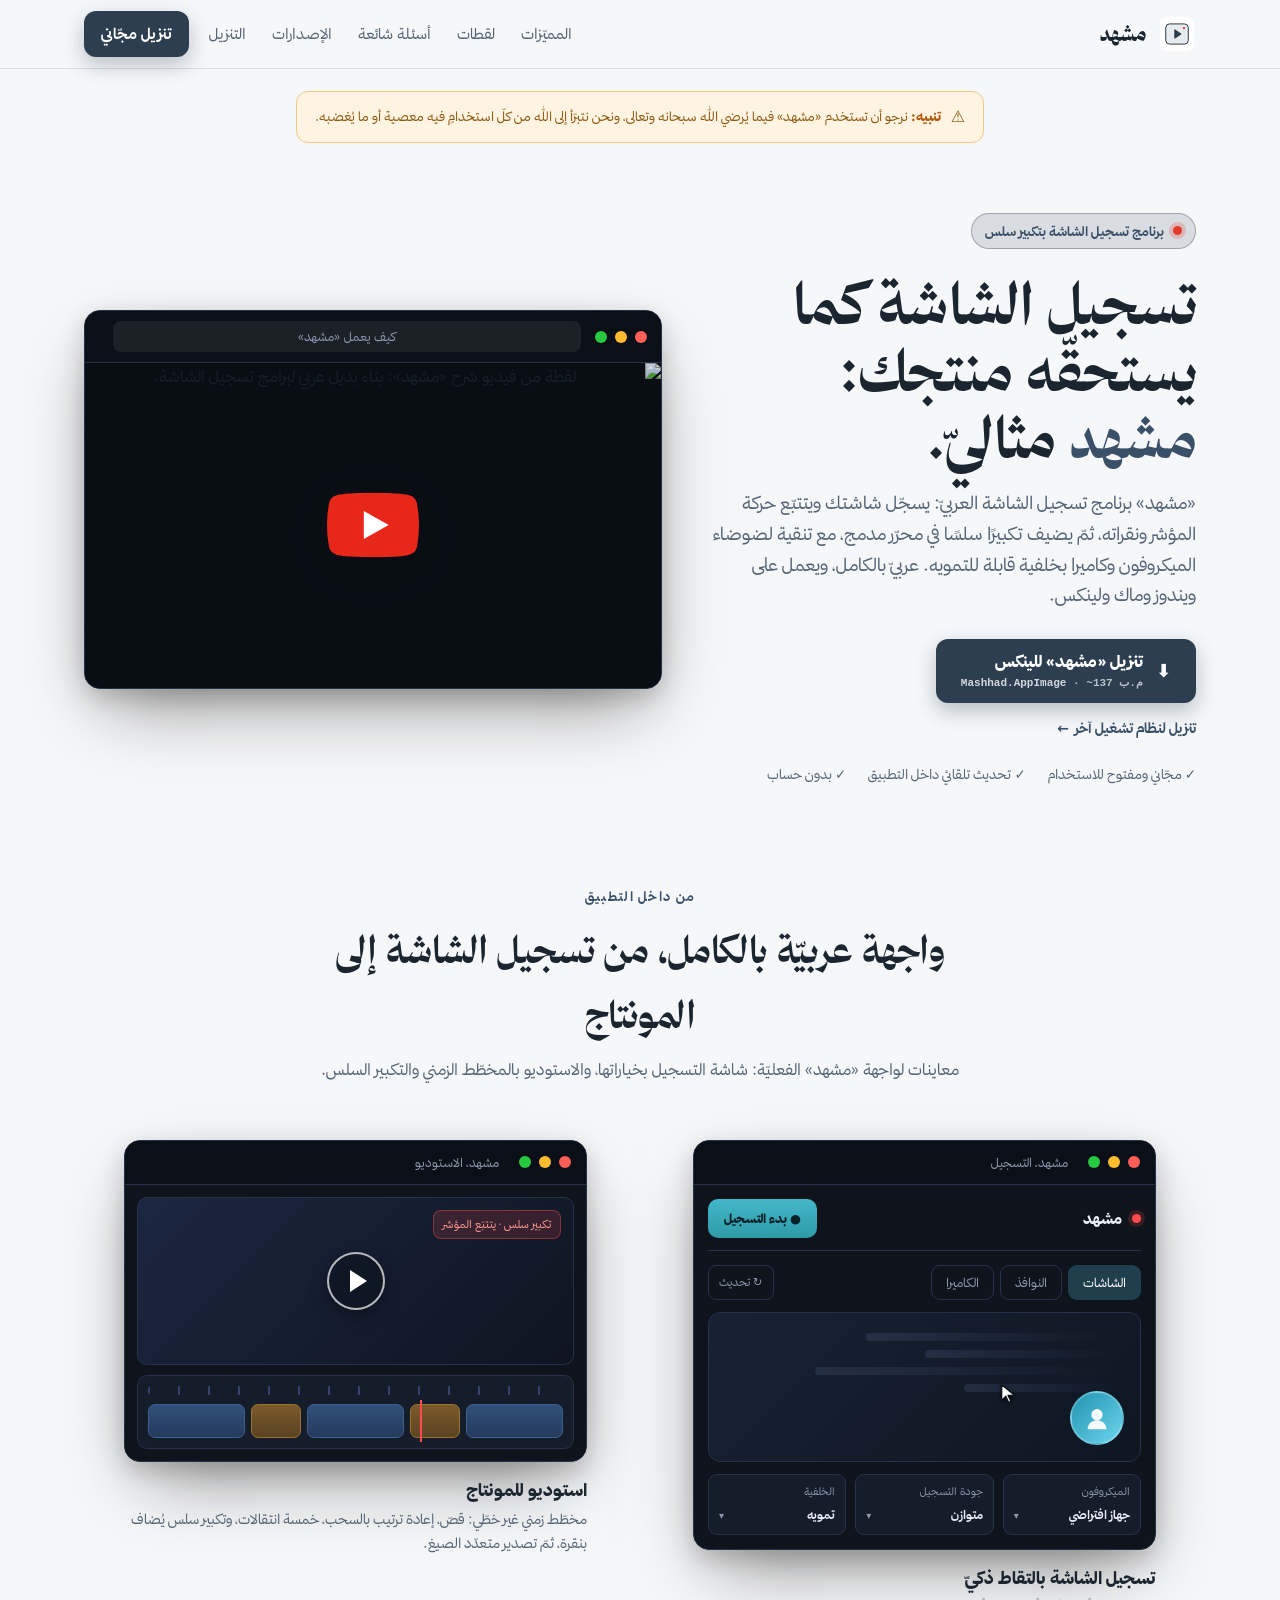
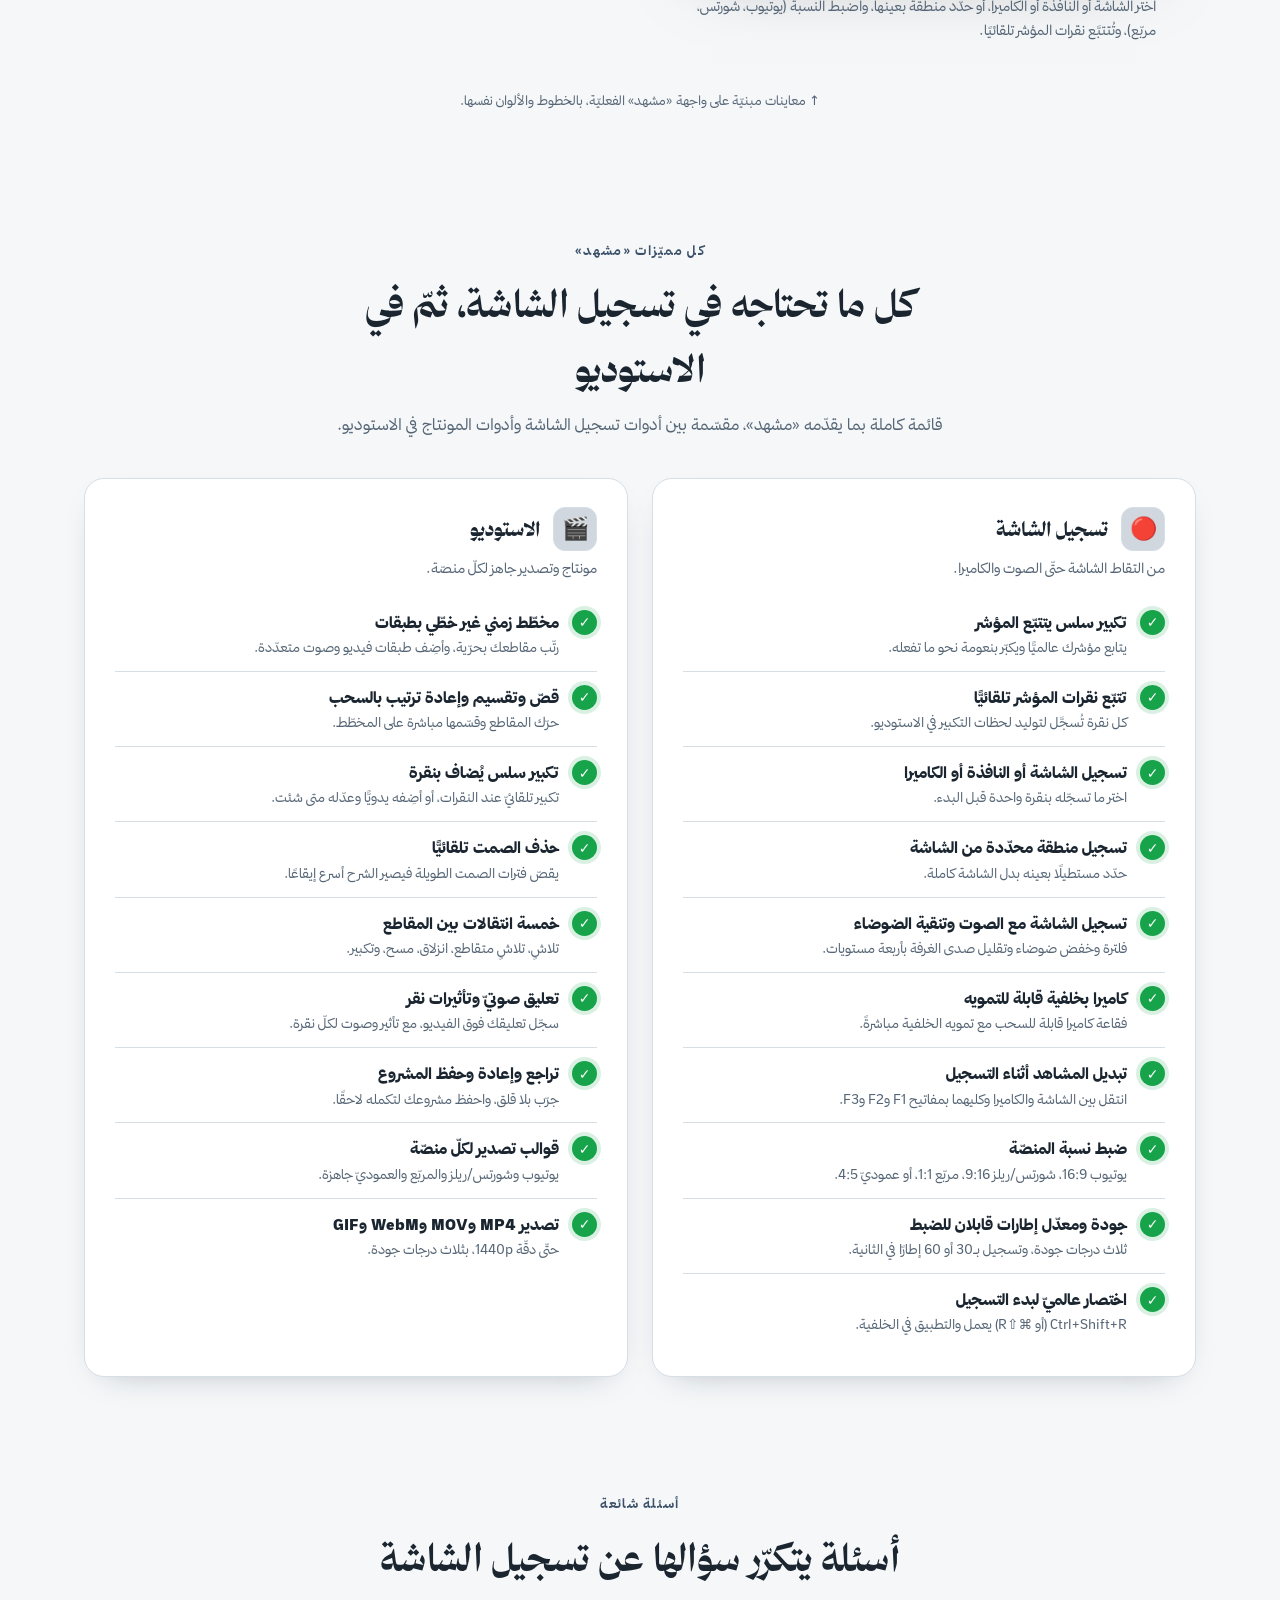
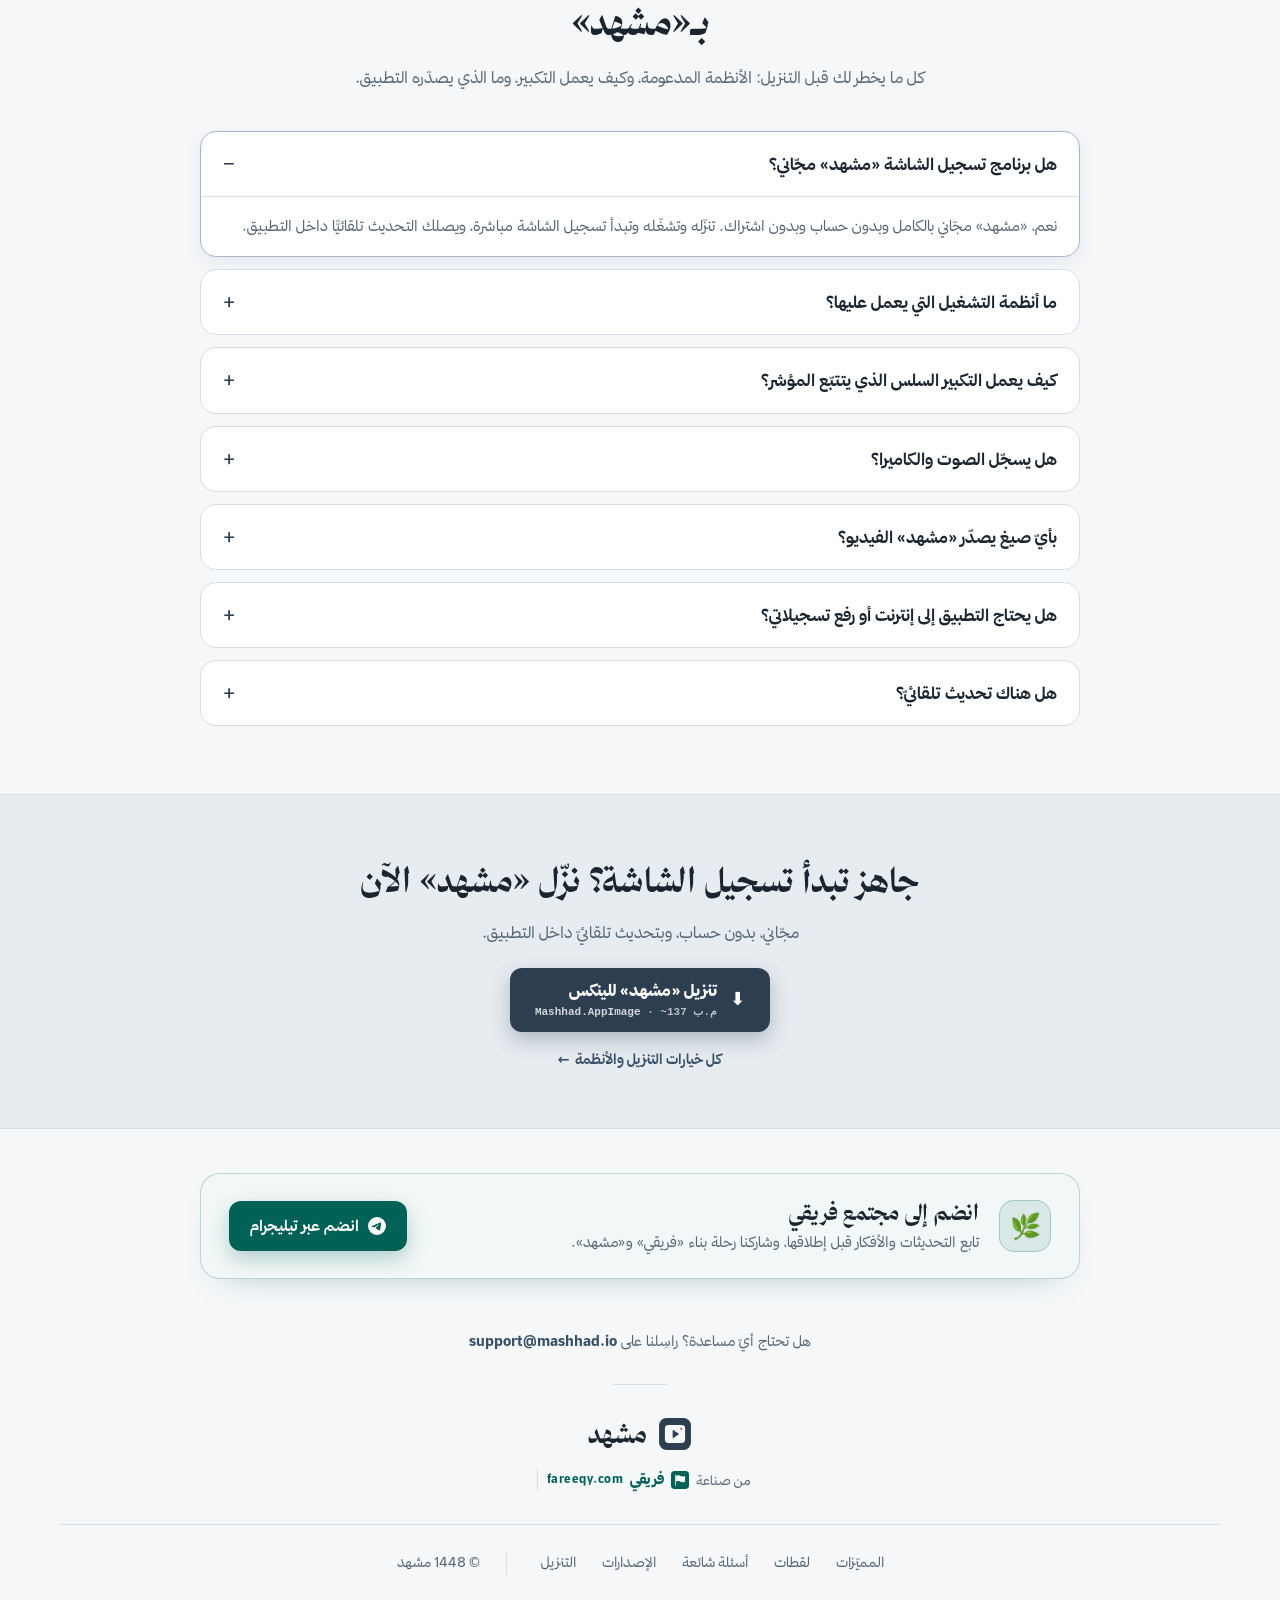
==== index.html @ 2593c15e "site: cf342ba" ====
<!doctype html>
<html lang="ar" dir="rtl">
<head>
<meta charset="utf-8">
<meta name="viewport" content="width=device-width, initial-scale=1">

<title>برنامج تسجيل الشاشة بتكبير سلس يتتبّع المؤشر — مشهد</title>
<meta name="description" content="«مشهد» برنامج تسجيل الشاشة العربيّ المجّاني: تكبير سلس يتتبّع المؤشر، تنقية ضوضاء الميكروفون، كاميرا بخلفية مموّهة، ومحرّر استوديو. لويندوز وماك ولينكس.">
<meta name="keywords" content="تسجيل الشاشة, برنامج تسجيل الشاشة, تسجيل شاشة الكمبيوتر, مسجل شاشة, تصوير الشاشة فيديو, برنامج تسجيل شاشة عربي, تسجيل الشاشة مع الصوت, تكبير سلس, screen recording">
<link rel="canonical" href="https://mashhad.io/">
<meta name="robots" content="index, follow, max-image-preview:large, max-snippet:-1, max-video-preview:-1">
<!-- Machine-readable summaries for AI crawlers / assistants. -->
<link rel="alternate" type="text/markdown" href="https://mashhad.io/llms.txt" title="llms.txt">
<link rel="alternate" type="text/markdown" href="https://mashhad.io/llms-full.txt" title="llms-full.txt">
<meta name="theme-color" content="#2C3E50">
<meta name="author" content="فريقي (Fareeqy)">
<meta name="apple-mobile-web-app-title" content="مشهد">

<!-- Open Graph / Twitter -->
<meta property="og:type" content="website">
<meta property="og:site_name" content="مشهد">
<meta property="og:locale" content="ar_AR">
<meta property="og:url" content="https://mashhad.io/">
<meta property="og:title" content="برنامج تسجيل الشاشة بتكبير سلس يتتبّع المؤشر — مشهد">
<meta property="og:description" content="تسجيل الشاشة بالعربي كما يستحقّه منتجك: تكبير سلس يتتبّع مؤشرك، وتنقية لضوضاء الميكروفون. مجّاني، بدون حساب، لويندوز وماك ولينكس.">
<meta property="og:image" content="https://mashhad.io/og.png">
<meta property="og:image:width" content="1200">
<meta property="og:image:height" content="630">
<meta property="og:image:alt" content="واجهة «مشهد» أثناء تسجيل الشاشة مع تكبير سلس يتتبّع المؤشر">
<meta name="twitter:card" content="summary_large_image">
<meta name="twitter:title" content="برنامج تسجيل الشاشة بتكبير سلس يتتبّع المؤشر — مشهد">
<meta name="twitter:description" content="تسجيل الشاشة بالعربي كما يستحقّه منتجك: تكبير سلس يتتبّع مؤشرك، وتنقية لضوضاء الميكروفون. مجّاني وبدون حساب.">
<meta name="twitter:image" content="https://mashhad.io/og.png">

<link rel="icon" type="image/svg+xml" href="favicon.svg">
<link rel="icon" type="image/x-icon" href="favicon.ico" sizes="16x16 32x32 48x48">
<link rel="apple-touch-icon" href="apple-touch-icon.png">

<!-- Downloads leave for github.com; the analytics beacon is third-party. -->
<link rel="dns-prefetch" href="https://github.com">
<link rel="preconnect" href="https://www.googletagmanager.com" crossorigin>
<!-- The hero video is a click-to-play facade: only the poster is fetched on load,
     and the YouTube player is loaded on the first click (see .vid below). -->
<link rel="preconnect" href="https://i.ytimg.com" crossorigin>

<!-- Above-the-fold faces only: the h1 serif and the two Sans weights in the hero. -->
<link rel="preload" href="fonts/thmanyahserifdisplay-Bold.woff2" as="font" type="font/woff2" crossorigin>
<link rel="preload" href="fonts/thmanyahsans-Regular.woff2" as="font" type="font/woff2" crossorigin>
<link rel="preload" href="fonts/thmanyahsans-Bold.woff2" as="font" type="font/woff2" crossorigin>

<link rel="stylesheet" href="site.css">
</head>
<body>
<div class="site">

  <header class="nav">
    <div class="wrap nav-in">
      <a class="brand" href="#top">
        <svg viewBox="0 0 512 512" xmlns="http://www.w3.org/2000/svg" aria-hidden="true"><rect x="16" y="16" width="480" height="480" rx="112" fill="#FFFFFF" stroke="#D6DEE6" stroke-width="2"/><rect x="104" y="120" width="304" height="272" rx="52" fill="#E7ECF1" stroke="#1A2530" stroke-width="12"/><path d="M226 198 L226 314 L312 256 Z" fill="#2C3E50" stroke="#1A2530" stroke-width="10" stroke-linejoin="round"/><circle cx="350" cy="178" r="15" fill="#E23B2E"/></svg>
        <span>مشهد</span>
      </a>
      <nav class="nav-links">
        <a href="#features">المميّزات</a>
        <a href="#shots">لقطات</a>
        <a href="#faq">أسئلة شائعة</a>
        <a href="releases.html">الإصدارات</a>
        <a href="download.html">التنزيل</a>
      </nav>
      <a class="btn btn-gold" href="download.html">تنزيل مجّاني</a>
    </div>
  </header>

  <a id="top"></a>
  <main class="wrap">

    <div class="warn-box">
      <span class="tb-ic" aria-hidden="true">⚠️</span>
      <span><b>تنبيه:</b> نرجو أن تستخدم «مشهد» فيما يُرضي الله سبحانه وتعالى، ونحن نتبرّأ إلى الله من كلّ استخدامٍ فيه معصية أو ما يُغضبه.</span>
    </div>

    <section class="hero">
      <div>
        <span class="eyebrow"><span class="d"></span> برنامج تسجيل الشاشة بتكبير سلس</span>
        <h1>تسجيل الشاشة كما يستحقّه منتجك: <span class="hl">مشهد</span> مثاليّ.</h1>
        <p class="lead">«مشهد» برنامج تسجيل الشاشة العربيّ: يسجّل شاشتك ويتتبّع حركة المؤشر ونقراته، ثمّ يضيف تكبيرًا سلسًا في محرّر مدمج، مع تنقية لضوضاء الميكروفون وكاميرا بخلفية قابلة للتمويه. عربيّ بالكامل، ويعمل على ويندوز وماك ولينكس.</p>

        <!-- OS-aware direct download -->
        <div class="cta">
          <a class="btn btn-gold btn-dl" id="heroDownload" href="download.html">
            <span class="dl-ico" aria-hidden="true">⬇</span>
            <span class="dl-text">
              <span class="dl-label" id="heroBtnLabel">تنزيل «مشهد»</span>
              <span class="dl-file" id="heroFileRow" hidden><span class="fname" id="heroFileName">…</span> <span class="fsize" id="heroFileSize"></span></span>
            </span>
          </a>
        </div>

        <!-- mac: brew (shown by JS on macOS) -->
        <div class="brewbox" id="heroBrew" hidden>
          <span class="brew-lb">أو ثبّته وحدّثه عبر Homebrew:</span>
          <div class="brew">
            <code id="brewCmd" style="white-space:pre-line">…</code>
            <button type="button" class="copy" id="brewCopy">نسخ</button>
          </div>
        </div>

        <a class="mini-link" href="download.html">تنزيل لنظام تشغيل آخر <span class="arw" aria-hidden="true">←</span></a>

        <div class="trust">
          <span>✓ مجّاني ومفتوح للاستخدام</span>
          <span>✓ تحديث تلقائي داخل التطبيق</span>
          <span>✓ بدون حساب</span>
        </div>
      </div>

      <!-- Click-to-play facade. Nothing from youtube.com loads until the play button is
           pressed: only the poster (i.ytimg.com) is fetched with the page. -->
      <div class="window vid-win">
        <div class="win-bar" aria-hidden="true"><span class="tl r"></span><span class="tl y"></span><span class="tl g"></span><span class="vid-url">كيف يعمل «مشهد»</span></div>
        <div class="vid" id="heroVideo" data-yt="L58wznVP6SI">
          <button type="button" class="vid-play" aria-label="تشغيل فيديو: كيف يعمل «مشهد» — المدّة 14:59">
            <img class="vid-thumb" src="https://i.ytimg.com/vi/L58wznVP6SI/maxresdefault.jpg"
                 alt="لقطة من فيديو شرح «مشهد»: بناء بديل عربيّ لبرامج تسجيل الشاشة."
                 width="1280" height="720" fetchpriority="high">
            <span class="vid-shade" aria-hidden="true"></span>
            <span class="vid-btn" aria-hidden="true"><svg viewBox="0 0 68 48"><path class="yt-bg" d="M66.5 7.7a8.1 8.1 0 0 0-5.7-5.7C55.8.1 34 .1 34 .1s-21.8 0-26.8 1.9A8.1 8.1 0 0 0 1.5 7.7 84.1 84.1 0 0 0 0 24a84.1 84.1 0 0 0 1.5 16.3 8.1 8.1 0 0 0 5.7 5.7c5 1.9 26.8 1.9 26.8 1.9s21.8 0 26.8-1.9a8.1 8.1 0 0 0 5.7-5.7A84.1 84.1 0 0 0 68 24a84.1 84.1 0 0 0-1.5-16.3z"/><path class="yt-tri" d="M27.2 34.4 45.6 24 27.2 13.6z"/></svg></span>
          </button>
        </div>
      </div>
    </section>

  </main>

  <section id="shots">
    <div class="wrap">
      <div class="sec-head">
        <span class="kick">من داخل التطبيق</span>
        <h2>واجهة عربيّة بالكامل، من تسجيل الشاشة إلى المونتاج</h2>
        <p>معاينات لواجهة «مشهد» الفعليّة: شاشة التسجيل بخياراتها، والاستوديو بالمخطّط الزمني والتكبير السلس.</p>
      </div>
      <div class="shots">

        <figure class="shot">
          <div class="window" role="img" aria-label="شاشة التسجيل في «مشهد»: اختيار الشاشة أو النافذة أو الكاميرا، مع خيارات الميكروفون والجودة والخلفية قبل بدء التسجيل.">
            <div class="win-bar" aria-hidden="true"><span class="tl r"></span><span class="tl y"></span><span class="tl g"></span><span class="win-title">مشهد، التسجيل</span></div>
            <div class="app">
              <div class="app-top"><span class="app-logo"></span><span class="app-name">مشهد</span><span class="grow"></span><span class="app-btn">● بدء التسجيل</span></div>
              <div class="tabs"><span class="tab on">الشاشات</span><span class="tab">النوافذ</span><span class="tab">الكاميرا</span><span class="chip" style="margin-inline-start:auto">↻ تحديث</span></div>
              <div class="stage" style="height:150px">
                <div class="code-lines"><i class="cl" style="width:65%"></i><i class="cl" style="width:50%"></i><i class="cl" style="width:78%"></i><i class="cl" style="width:40%"></i></div>
                <svg class="ptr ptr-abs" style="right:120px;top:70px" viewBox="0 0 24 24" aria-hidden="true"><path d="M4 2 L4 19 L8.5 14.5 L11.5 21 L14 20 L11 13.5 L18 13.5 Z"/></svg>
                <div class="cam-bubble" style="width:54px;height:54px" title="الكاميرا"><svg class="avatar" viewBox="0 0 64 64" aria-hidden="true"><circle cx="32" cy="25" r="12"/><path d="M12 56c0-11 9-19 20-19s20 8 20 19Z"/></svg></div>
              </div>
              <div class="settings" style="grid-template-columns:repeat(3,1fr)">
                <div class="fld"><div class="lb">الميكروفون</div><div class="vl">جهاز افتراضي</div></div>
                <div class="fld"><div class="lb">جودة التسجيل</div><div class="vl">متوازن</div></div>
                <div class="fld"><div class="lb">الخلفية</div><div class="vl">تمويه</div></div>
              </div>
            </div>
          </div>
          <figcaption class="cap"><h3>تسجيل الشاشة بالتقاط ذكيّ</h3><p>اختر الشاشة أو النافذة أو الكاميرا، أو حدّد منطقة بعينها، واضبط النسبة (يوتيوب، شورتس، مربّع)، وتُتتبَّع نقرات المؤشر تلقائيًا.</p></figcaption>
        </figure>

        <figure class="shot">
          <div class="window" role="img" aria-label="استوديو المونتاج في «مشهد»: مخطّط زمني مع مقاطع وتكبير سلس يتتبّع المؤشر.">
            <div class="win-bar" aria-hidden="true"><span class="tl r"></span><span class="tl y"></span><span class="tl g"></span><span class="win-title">مشهد، الاستوديو</span></div>
            <div class="ed-body">
              <div class="ed-canvas">
                <span class="badge">تكبير سلس · يتتبّع المؤشر</span>
                <div class="ed-play"></div>
              </div>
              <div class="timeline">
                <div class="ruler"></div>
                <div class="track playhead">
                  <span class="clip"></span><span class="clip z" title="تكبير"></span><span class="clip"></span><span class="clip z"></span><span class="clip"></span>
                </div>
              </div>
            </div>
          </div>
          <figcaption class="cap"><h3>استوديو للمونتاج</h3><p>مخطّط زمني غير خطّي: قصّ، إعادة ترتيب بالسحب، خمسة انتقالات، وتكبير سلس يُضاف بنقرة، ثمّ تصدير متعدّد الصيغ.</p></figcaption>
        </figure>

      </div>
      <p class="note-real">↑ معاينات مبنيّة على واجهة «مشهد» الفعليّة، بالخطوط والألوان نفسها.</p>
    </div>
  </section>

  <section id="features">
    <div class="wrap">
      <div class="sec-head">
        <span class="kick">كل مميّزات «مشهد»</span>
        <h2>كل ما تحتاجه في تسجيل الشاشة، ثمّ في الاستوديو</h2>
        <p>قائمة كاملة بما يقدّمه «مشهد»، مقسّمة بين أدوات تسجيل الشاشة وأدوات المونتاج في الاستوديو.</p>
      </div>

      <div class="checks">

        <div class="check-col">
          <div class="col-head">
            <span class="col-ic">🔴</span>
            <h3>تسجيل الشاشة</h3>
          </div>
          <p class="col-sub">من التقاط الشاشة حتّى الصوت والكاميرا.</p>
          <ul class="check-list">
            <li><span class="ck" aria-hidden="true">✓</span><span class="tx"><b>تكبير سلس يتتبّع المؤشر</b><span>يتابع مؤشرك عالميًّا ويكبّر بنعومة نحو ما تفعله.</span></span></li>
            <li><span class="ck" aria-hidden="true">✓</span><span class="tx"><b>تتبّع نقرات المؤشر تلقائيًّا</b><span>كل نقرة تُسجَّل لتوليد لحظات التكبير في الاستوديو.</span></span></li>
            <li><span class="ck" aria-hidden="true">✓</span><span class="tx"><b>تسجيل الشاشة أو النافذة أو الكاميرا</b><span>اختر ما تسجّله بنقرة واحدة قبل البدء.</span></span></li>
            <li><span class="ck" aria-hidden="true">✓</span><span class="tx"><b>تسجيل منطقة محدّدة من الشاشة</b><span>حدّد مستطيلًا بعينه بدل الشاشة كاملة.</span></span></li>
            <li><span class="ck" aria-hidden="true">✓</span><span class="tx"><b>تسجيل الشاشة مع الصوت وتنقية الضوضاء</b><span>فلترة وخفض ضوضاء وتقليل صدى الغرفة بأربعة مستويات.</span></span></li>
            <li><span class="ck" aria-hidden="true">✓</span><span class="tx"><b>كاميرا بخلفية قابلة للتمويه</b><span>فقاعة كاميرا قابلة للسحب مع تمويه الخلفية مباشرةً.</span></span></li>
            <li><span class="ck" aria-hidden="true">✓</span><span class="tx"><b>تبديل المشاهد أثناء التسجيل</b><span>انتقل بين الشاشة والكاميرا وكليهما بمفاتيح F1 وF2 وF3.</span></span></li>
            <li><span class="ck" aria-hidden="true">✓</span><span class="tx"><b>ضبط نسبة المنصّة</b><span>يوتيوب 16:9، شورتس/ريلز 9:16، مربّع 1:1، أو عموديّ 4:5.</span></span></li>
            <li><span class="ck" aria-hidden="true">✓</span><span class="tx"><b>جودة ومعدّل إطارات قابلان للضبط</b><span>ثلاث درجات جودة، وتسجيل بـ30 أو 60 إطارًا في الثانية.</span></span></li>
            <li><span class="ck" aria-hidden="true">✓</span><span class="tx"><b>اختصار عالميّ لبدء التسجيل</b><span>‏Ctrl+Shift+R (أو ⌘⇧R) يعمل والتطبيق في الخلفية.</span></span></li>
          </ul>
        </div>

        <div class="check-col">
          <div class="col-head">
            <span class="col-ic">🎬</span>
            <h3>الاستوديو</h3>
          </div>
          <p class="col-sub">مونتاج وتصدير جاهز لكلّ منصّة.</p>
          <ul class="check-list">
            <li><span class="ck" aria-hidden="true">✓</span><span class="tx"><b>مخطّط زمني غير خطّي بطبقات</b><span>رتّب مقاطعك بحرّية، وأضِف طبقات فيديو وصوت متعدّدة.</span></span></li>
            <li><span class="ck" aria-hidden="true">✓</span><span class="tx"><b>قصّ وتقسيم وإعادة ترتيب بالسحب</b><span>حرّك المقاطع وقسّمها مباشرة على المخطّط.</span></span></li>
            <li><span class="ck" aria-hidden="true">✓</span><span class="tx"><b>تكبير سلس يُضاف بنقرة</b><span>تكبير تلقائيّ عند النقرات، أو أضِفه يدويًّا وعدّله متى شئت.</span></span></li>
            <li><span class="ck" aria-hidden="true">✓</span><span class="tx"><b>حذف الصمت تلقائيًّا</b><span>يقصّ فترات الصمت الطويلة فيصير الشرح أسرع إيقاعًا.</span></span></li>
            <li><span class="ck" aria-hidden="true">✓</span><span class="tx"><b>خمسة انتقالات بين المقاطع</b><span>تلاشٍ، تلاشٍ متقاطع، انزلاق، مسح، وتكبير.</span></span></li>
            <li><span class="ck" aria-hidden="true">✓</span><span class="tx"><b>تعليق صوتيّ وتأثيرات نقر</b><span>سجّل تعليقك فوق الفيديو، مع تأثير وصوت لكلّ نقرة.</span></span></li>
            <li><span class="ck" aria-hidden="true">✓</span><span class="tx"><b>تراجع وإعادة وحفظ المشروع</b><span>جرّب بلا قلق، واحفظ مشروعك لتكمله لاحقًا.</span></span></li>
            <li><span class="ck" aria-hidden="true">✓</span><span class="tx"><b>قوالب تصدير لكلّ منصّة</b><span>يوتيوب وشورتس/ريلز والمربّع والعموديّ جاهزة.</span></span></li>
            <li><span class="ck" aria-hidden="true">✓</span><span class="tx"><b>تصدير MP4 وMOV وWebM وGIF</b><span>حتّى دقّة 1440p، بثلاث درجات جودة.</span></span></li>
          </ul>
        </div>

      </div>
    </div>
  </section>

  <section id="faq">
    <div class="wrap">
      <div class="sec-head">
        <span class="kick">أسئلة شائعة</span>
        <h2>أسئلة يتكرّر سؤالها عن تسجيل الشاشة بـ«مشهد»</h2>
        <p>كل ما يخطر لك قبل التنزيل: الأنظمة المدعومة، وكيف يعمل التكبير، وما الذي يصدّره التطبيق.</p>
      </div>

      <div class="faq">
        <details class="qa" open>
          <summary>هل برنامج تسجيل الشاشة «مشهد» مجّاني؟</summary>
          <div class="ans"><p>نعم، «مشهد» مجّاني بالكامل وبدون حساب وبدون اشتراك. تنزّله وتشغّله وتبدأ تسجيل الشاشة مباشرة، ويصلك التحديث تلقائيًّا داخل التطبيق.</p></div>
        </details>

        <details class="qa">
          <summary>ما أنظمة التشغيل التي يعمل عليها؟</summary>
          <div class="ans"><p>ويندوز 10 و11 (64‑بت) بمثبّت ‎<code>.exe</code>‎، وماك بمعالج Apple‏ (M1/M2/M3) أو Intel عبر Homebrew أو ملف ‎<code>.dmg</code>‎، ولينكس بصيغة ‎<code>AppImage</code>‎ أو حزمة ‎<code>.deb</code>‎. <a href="download.html">كل خيارات التنزيل ←</a></p></div>
        </details>

        <details class="qa">
          <summary>كيف يعمل التكبير السلس الذي يتتبّع المؤشر؟</summary>
          <div class="ans"><p>أثناء التسجيل يسجّل «مشهد» حركة مؤشرك ونقراتك في ملفٍ جانبيّ. في الاستوديو تُولَّد لحظات تكبير حول نقراتك، وتتحرّك الكاميرا الافتراضيّة بتنعيم تدريجيّ نحو المؤشر بدل القفز إليه، فيبدو التسجيل الثابت حيًّا. يمكنك إضافة أيّ تكبير يدويًّا أو حذفه أو تغيير مدّته.</p><p>ملاحظة: تتبّع المؤشر ولمسات النقر تعمل عند تسجيل <b>شاشة كاملة</b>، أمّا تسجيل نافذة واحدة فيبقى التكبير فيه مركزيًّا.</p></div>
        </details>

        <details class="qa">
          <summary>هل يسجّل الصوت والكاميرا؟</summary>
          <div class="ans"><p>نعم. يسجّل الميكروفون مع تنقية للضوضاء بأربعة مستويات (إيقاف، خفيفة، متوسطة، قوية) وتقليل لصدى الغرفة، ويمكنك سماع النتيجة قبل التصدير. والكاميرا تظهر كفقاعة قابلة للسحب وتغيير الحجم والشكل، مع تمويه الخلفية مباشرةً أثناء التسجيل.</p></div>
        </details>

        <details class="qa">
          <summary>بأيّ صيغ يصدّر «مشهد» الفيديو؟</summary>
          <div class="ans"><p>MP4‏ (H.264) وMOV وWebM‏ (VP9) وGIF متحرّك، إضافة إلى قالبَي «يوتيوب» و«نسخة تعديل رئيسية». تختار الجودة (عالية، متوازنة، ملف صغير) والدقّة حتّى 1440p، ونِسَب المنصّات جاهزة: يوتيوب 16:9، شورتس/ريلز 9:16، مربّع 1:1، وعموديّ 4:5.</p></div>
        </details>

        <details class="qa">
          <summary>هل يحتاج التطبيق إلى إنترنت أو رفع تسجيلاتي؟</summary>
          <div class="ans"><p>لا. التسجيل والمونتاج والتصدير كلّها تجري على جهازك، ولا تُرفع ملفّاتك إلى أيّ خادم. الإنترنت يُستخدم فقط للتحقّق من وجود تحديث جديد. تُحفظ التسجيلات في مجلّد <b>Mashhad</b> داخل مجلّد الفيديوهات لديك.</p></div>
        </details>

        <details class="qa">
          <summary>هل هناك تحديث تلقائيّ؟</summary>
          <div class="ans"><p>نعم على ويندوز وعلى نسخة ‎<code>AppImage</code>‎ في لينكس: يظهر شريط داخل التطبيق يعرض إعادة التشغيل للتحديث. على ماك يُعلمك التطبيق بالإصدار الجديد وتحدّثه بأمر <code>brew upgrade mashhad</code>، وعلى حزمة ‎<code>.deb</code>‎ تُثبَّت النسخة الأحدث يدويًّا.</p></div>
        </details>
      </div>
    </div>
  </section>

  <section class="cta-band">
    <div class="wrap">
      <h2>جاهز تبدأ تسجيل الشاشة؟ نزّل «مشهد» الآن</h2>
      <p id="bandOsLine">مجّاني، بدون حساب، وبتحديث تلقائيّ داخل التطبيق.</p>
      <div class="cta">
        <a class="btn btn-gold btn-dl" id="bandDownload" href="download.html">
          <span class="dl-ico" aria-hidden="true">⬇</span>
          <span class="dl-text">
            <span class="dl-label" id="bandBtnLabel">تنزيل «مشهد»</span>
            <span class="dl-file" id="bandFileRow" hidden><span class="fname" id="bandFileName">…</span> <span class="fsize" id="bandFileSize"></span></span>
          </span>
        </a>
      </div>
      <a class="mini-link" href="download.html">كل خيارات التنزيل والأنظمة <span class="arw" aria-hidden="true">←</span></a>
    </div>
  </section>

  <!-- «فريقي» community. Placed after the download band, not before it: the
       download is this page's conversion and nothing may compete with it, so the
       invitation is what comes next, and it hands off to the maker credit right
       beneath. Teal rather than navy — on this site a navy action belongs to
       «مشهد» and a teal one to «فريقي», which the credit below already set. -->
  <section class="community" aria-labelledby="commTitle">
    <div class="wrap">
      <div class="comm-in">
        <span class="comm-ic" aria-hidden="true">🌿</span>
        <div class="comm-tx">
          <h2 id="commTitle">انضم إلى مجتمع فريقي</h2>
          <p>تابع التحديثات والأفكار قبل إطلاقها، وشاركنا رحلة بناء «فريقي» و«مشهد».</p>
        </div>
        <a class="btn btn-fq" href="https://t.me/fareeqycommunity" target="_blank" rel="noopener">
          <svg viewBox="0 0 24 24" width="18" height="18" xmlns="http://www.w3.org/2000/svg" aria-hidden="true"><path fill="currentColor" d="M11.944 0A12 12 0 0 0 0 12a12 12 0 0 0 12 12 12 12 0 0 0 12-12A12 12 0 0 0 12 0a12 12 0 0 0-.056 0zm4.962 7.224c.1-.002.321.023.465.14a.506.506 0 0 1 .171.325c.016.093.036.306.02.472-.18 1.898-.962 6.502-1.36 8.627-.168.9-.499 1.201-.82 1.23-.696.065-1.225-.46-1.9-.902-1.056-.693-1.653-1.124-2.678-1.8-1.185-.78-.417-1.21.258-1.91.177-.184 3.247-2.977 3.307-3.23.007-.032.014-.15-.056-.212s-.174-.041-.249-.024c-.106.024-1.793 1.14-5.061 3.345-.48.33-.913.49-1.302.48-.428-.008-1.252-.241-1.865-.44-.752-.245-1.349-.374-1.297-.789.027-.216.325-.437.893-.663 3.498-1.524 5.83-2.529 6.998-3.014 3.332-1.386 4.025-1.627 4.476-1.635z"/></svg>
          انضم عبر تيليجرام
        </a>
      </div>
    </div>
  </section>

  <footer class="ft">
    <div class="wrap ft-support">
      هل تحتاج أيّ مساعدة؟ راسِلنا على <a href="mailto:support@mashhad.io">support@mashhad.io</a>
    </div>
    <div class="wrap maker">
      <div class="mk-rule" aria-hidden="true"></div>
      <a class="mk-wm" href="#top"><svg viewBox="0 0 512 512" width="34" height="34" xmlns="http://www.w3.org/2000/svg" aria-hidden="true"><rect x="16" y="16" width="480" height="480" rx="112" fill="#2C3E50"/><rect x="104" y="120" width="304" height="272" rx="52" fill="#F5F7F9"/><path d="M226 198 L226 314 L312 256 Z" fill="#2C3E50" stroke="#2C3E50" stroke-width="10" stroke-linejoin="round"/><circle cx="350" cy="178" r="15" fill="#E23B2E"/></svg><span>مشهد</span></a>
      <div><a class="mk-by" href="https://fareeqy.com/?utm_source=mashhad.io&amp;utm_medium=referral&amp;utm_campaign=made-by-fareeqy&amp;utm_content=footer-home" target="_blank" rel="noopener">من صناعة <svg viewBox="0 0 96 96" width="18" height="18" xmlns="http://www.w3.org/2000/svg" aria-hidden="true"><rect width="96" height="96" rx="20.1" fill="#006257"/><rect x="21.1" y="18.6" width="4.2" height="59.7" rx="2.1" fill="#fff"/><path d="M35.6 23.3L39.7 23.3L44 24L48.4 25.2L55.4 28L58.7 28.8L61.6 29.3L67.4 29L71 28.1L74.3 26.4L75 26.7L75.1 56.2L74.1 57.1L71.4 58.4L68.9 59.1L66.4 59.5L62.2 59.6L58 58.9L53.4 57.6L45.8 54.6L39.8 53.4L35.7 53.4L33.4 53.8L30.2 54.6L27.2 55.9L27.2 25.7L31 24.1Z" fill="#fff"/></svg><b>فريقي</b><span class="dom">fareeqy.com</span></a></div>
    </div>
    <div class="wrap ft-in">
      <nav class="ft-nav">
        <a href="#features">المميّزات</a>
        <a href="#shots">لقطات</a>
        <a href="#faq">أسئلة شائعة</a>
        <a href="releases.html">الإصدارات</a>
        <a href="download.html">التنزيل</a>
      </nav>
      <span class="ft-copy">© <span id="yr">1448</span> مشهد</span>
    </div>
  </footer>

</div>

<!-- ==========================================================================
     Structured data. Keep the facts here in sync with the visible copy — Google
     drops (and can penalise) schema that asserts things the page doesn't say.
     No aggregateRating: the app has no collected reviews, and inventing one is
     a manual-action risk.
     ========================================================================== -->
<script type="application/ld+json">
{
  "@context": "https://schema.org",
  "@graph": [
    {
      "@type": "Organization",
      "@id": "https://mashhad.io/#org",
      "name": "مشهد",
      "alternateName": "Mashhad",
      "url": "https://mashhad.io/",
      "logo": "https://mashhad.io/apple-touch-icon.png",
      "image": "https://mashhad.io/og.png",
      "email": "support@mashhad.io",
      "parentOrganization": { "@id": "https://fareeqy.com/#org" },
      "sameAs": ["https://github.com/mashhadio/mashhad-releases"]
    },
    {
      "@type": "Organization",
      "@id": "https://fareeqy.com/#org",
      "name": "فريقي",
      "alternateName": ["Fareeqy", "فريقي"],
      "url": "https://fareeqy.com",
      "logo": "https://fareeqy.com/favicon/logo.png",
      "description": "منصّة إدارة المشاريع والمهام والفرق العربيّة، وصانعة «مشهد».",
      "sameAs": ["https://t.me/fareeqycommunity"],
      "subOrganization": { "@id": "https://mashhad.io/#org" }
    },
    {
      "@type": "WebSite",
      "@id": "https://mashhad.io/#website",
      "url": "https://mashhad.io/",
      "name": "مشهد",
      "description": "برنامج تسجيل الشاشة العربيّ بتكبير سلس يتتبّع المؤشر",
      "inLanguage": "ar",
      "publisher": { "@id": "https://mashhad.io/#org" }
    },
    {
      "@type": "WebPage",
      "@id": "https://mashhad.io/#webpage",
      "url": "https://mashhad.io/",
      "name": "برنامج تسجيل الشاشة بتكبير سلس يتتبّع المؤشر — مشهد",
      "isPartOf": { "@id": "https://mashhad.io/#website" },
      "about": { "@id": "https://mashhad.io/#app" },
      "primaryImageOfPage": "https://mashhad.io/og.png",
      "video": { "@id": "https://mashhad.io/#howitworks-video" },
      "inLanguage": "ar"
    },
    {
      "@type": "SoftwareApplication",
      "@id": "https://mashhad.io/#app",
      "name": "مشهد",
      "alternateName": "Mashhad",
      "applicationCategory": "MultimediaApplication",
      "applicationSubCategory": "برنامج تسجيل الشاشة",
      "operatingSystem": "Windows 10, Windows 11, macOS 12+, Linux",
      "softwareVersion": "1.0.10",
      "url": "https://mashhad.io/",
      "downloadUrl": "https://mashhad.io/download.html",
      "installUrl": "https://mashhad.io/download.html",
      "screenshot": "https://mashhad.io/og.png",
      "video": { "@id": "https://mashhad.io/#howitworks-video" },
      "inLanguage": "ar",
      "isAccessibleForFree": true,
      "publisher": { "@id": "https://mashhad.io/#org" },
      "author": { "@id": "https://fareeqy.com/#org" },
      "creator": { "@id": "https://fareeqy.com/#org" },
      "description": "برنامج تسجيل الشاشة العربيّ: يسجّل الشاشة أو النافذة أو منطقة محدّدة، ويتتبّع المؤشر ليضيف تكبيرًا سلسًا تلقائيًّا، مع تنقية ضوضاء الميكروفون وكاميرا بخلفية مموّهة ومحرّر استوديو للمونتاج والتصدير.",
      "featureList": [
        "تسجيل الشاشة أو نافذة واحدة أو منطقة محدّدة",
        "تكبير سلس يتتبّع المؤشر ويُولَّد تلقائيًّا حول النقرات",
        "تسجيل الشاشة مع الصوت وتنقية ضوضاء الميكروفون",
        "كاميرا بخلفية قابلة للتمويه",
        "تبديل المشاهد أثناء التسجيل بمفاتيح F1 وF2 وF3",
        "تسجيل بـ30 أو 60 إطارًا في الثانية",
        "مخطّط زمني غير خطّي بطبقات فيديو وصوت",
        "حذف الصمت تلقائيًّا",
        "خمسة انتقالات بين المقاطع",
        "تصدير MP4 وMOV وWebM وGIF حتّى 1440p",
        "قوالب تصدير ليوتيوب وشورتس وريلز",
        "تحديث تلقائيّ داخل التطبيق"
      ],
      "offers": {
        "@type": "Offer",
        "price": "0",
        "priceCurrency": "USD",
        "availability": "https://schema.org/InStock",
        "url": "https://mashhad.io/download.html"
      }
    },
    {
      "@type": "VideoObject",
      "@id": "https://mashhad.io/#howitworks-video",
      "name": "كيف يعمل «مشهد» — حاولت بناء بديل عربيّ لـ Loom وCap.so",
      "description": "جولة كاملة في «مشهد»: تسجيل الشاشة، والتكبير السلس الذي يتتبّع المؤشر، وتنقية ضوضاء الميكروفون، والكاميرا بخلفية مموّهة، ثمّ المونتاج والتصدير من الاستوديو المدمج.",
      "thumbnailUrl": "https://i.ytimg.com/vi/L58wznVP6SI/maxresdefault.jpg",
      "uploadDate": "2026-08-25T10:03:50-07:00",
      "duration": "PT14M59S",
      "inLanguage": "ar",
      "url": "https://www.youtube.com/watch?v=L58wznVP6SI",
      "embedUrl": "https://www.youtube-nocookie.com/embed/L58wznVP6SI",
      "isFamilyFriendly": true,
      "about": { "@id": "https://mashhad.io/#app" },
      "publisher": { "@id": "https://fareeqy.com/#org" }
    },
    {
      "@type": "FAQPage",
      "@id": "https://mashhad.io/#faq",
      "isPartOf": { "@id": "https://mashhad.io/#webpage" },
      "inLanguage": "ar",
      "mainEntity": [
        {
          "@type": "Question",
          "name": "هل برنامج تسجيل الشاشة «مشهد» مجّاني؟",
          "acceptedAnswer": { "@type": "Answer", "text": "نعم، «مشهد» مجّاني بالكامل وبدون حساب وبدون اشتراك. تنزّله وتشغّله وتبدأ تسجيل الشاشة مباشرة، ويصلك التحديث تلقائيًّا داخل التطبيق." }
        },
        {
          "@type": "Question",
          "name": "ما أنظمة التشغيل التي يعمل عليها؟",
          "acceptedAnswer": { "@type": "Answer", "text": "ويندوز 10 و11 (64-بت) بمثبّت ‎.exe‎، وماك بمعالج Apple‏ (M1/M2/M3) أو Intel عبر Homebrew أو ملف ‎.dmg‎، ولينكس بصيغة AppImage أو حزمة ‎.deb‎." }
        },
        {
          "@type": "Question",
          "name": "كيف يعمل التكبير السلس الذي يتتبّع المؤشر؟",
          "acceptedAnswer": { "@type": "Answer", "text": "أثناء التسجيل يسجّل «مشهد» حركة مؤشرك ونقراتك في ملفٍ جانبيّ. في الاستوديو تُولَّد لحظات تكبير حول نقراتك، وتتحرّك الكاميرا الافتراضيّة بتنعيم تدريجيّ نحو المؤشر بدل القفز إليه. يمكنك إضافة أيّ تكبير يدويًّا أو حذفه أو تغيير مدّته. يعمل تتبّع المؤشر عند تسجيل شاشة كاملة، أمّا تسجيل نافذة واحدة فيبقى التكبير فيه مركزيًّا." }
        },
        {
          "@type": "Question",
          "name": "هل يسجّل الصوت والكاميرا؟",
          "acceptedAnswer": { "@type": "Answer", "text": "نعم. يسجّل الميكروفون مع تنقية للضوضاء بأربعة مستويات (إيقاف، خفيفة، متوسطة، قوية) وتقليل لصدى الغرفة، ويمكنك سماع النتيجة قبل التصدير. والكاميرا تظهر كفقاعة قابلة للسحب وتغيير الحجم والشكل، مع تمويه الخلفية مباشرةً أثناء التسجيل." }
        },
        {
          "@type": "Question",
          "name": "بأيّ صيغ يصدّر «مشهد» الفيديو؟",
          "acceptedAnswer": { "@type": "Answer", "text": "MP4‏ (H.264) وMOV وWebM‏ (VP9) وGIF متحرّك، إضافة إلى قالبَي «يوتيوب» و«نسخة تعديل رئيسية». تختار الجودة (عالية، متوازنة، ملف صغير) والدقّة حتّى 1440p، ونِسَب المنصّات جاهزة: يوتيوب 16:9، شورتس/ريلز 9:16، مربّع 1:1، وعموديّ 4:5." }
        },
        {
          "@type": "Question",
          "name": "هل يحتاج التطبيق إلى إنترنت أو رفع تسجيلاتي؟",
          "acceptedAnswer": { "@type": "Answer", "text": "لا. التسجيل والمونتاج والتصدير كلّها تجري على جهازك، ولا تُرفع ملفّاتك إلى أيّ خادم. الإنترنت يُستخدم فقط للتحقّق من وجود تحديث جديد. تُحفظ التسجيلات في مجلّد Mashhad داخل مجلّد الفيديوهات لديك." }
        },
        {
          "@type": "Question",
          "name": "هل هناك تحديث تلقائيّ؟",
          "acceptedAnswer": { "@type": "Answer", "text": "نعم على ويندوز وعلى نسخة AppImage في لينكس: يظهر شريط داخل التطبيق يعرض إعادة التشغيل للتحديث. على ماك يُعلمك التطبيق بالإصدار الجديد وتحدّثه بأمر brew upgrade mashhad، وعلى حزمة ‎.deb‎ تُثبَّت النسخة الأحدث يدويًّا." }
        }
      ]
    }
  ]
}
</script>

<script src="release.js"></script>
<script src="analytics.js" defer></script>
<script>
(function(){
  var os = MASHHAD.detectOS();
  var f = MASHHAD.FILES[os] || MASHHAD.FILES.win;
  var label = "تنزيل «مشهد» ل" + MASHHAD.LABELS[os];

  function wire(btnId, labelId, rowId, nameId, sizeId){
    var btn = document.getElementById(btnId);
    if(btn){ btn.setAttribute("href", f.url); }
    var lb = document.getElementById(labelId);
    if(lb){ lb.textContent = label; }
    var row = document.getElementById(rowId);
    if(row){ row.hidden = false; }
    var nm = document.getElementById(nameId);
    if(nm){ nm.textContent = f.name; }
    if(sizeId){ var sz = document.getElementById(sizeId); if(sz && f.size){ sz.textContent = "· " + f.size; } }
  }

  wire("heroDownload","heroBtnLabel","heroFileRow","heroFileName","heroFileSize");
  wire("bandDownload","bandBtnLabel","bandFileRow","bandFileName","bandFileSize");

  // macOS: Homebrew is the primary route, not a footnote. The build is ad-hoc signed but
  // NOT notarized (notarization needs a paid Developer ID), so a directly downloaded .dmg
  // is quarantined and Gatekeeper blocks the first launch. The cask strips the quarantine
  // flag on install, which makes brew the path that works untouched — so promote it above
  // the button.
  //
  // Up to 1.0.7 this was far worse than a block: the bundle carried stock Electron's ad-hoc
  // signature, sharing one CDHash with every unsigned Electron build, and Apple revoked that
  // hash — so macOS refused it as malware and moved it to the Trash outright. 1.0.8 re-signs
  // under com.abdul.mashhad, so that failure mode is gone and a direct .dmg now degrades to
  // the ordinary unidentified-developer prompt. Worth re-testing on Apple Silicon before
  // relaxing anything below.
  if(os === "mac"){
    // Homebrew is the only route offered here: the .dmg button is removed, not demoted,
    // because a direct download still needs a terminal command before first launch and a
    // one-click button on the landing page mostly produces users stuck at a Gatekeeper
    // prompt. The landing page deliberately says nothing about the .dmg at all — naming it
    // here only invites the question without room to answer it. The .dmg and its xattr step
    // live on download.html, reachable via the "تنزيل لنظام تشغيل آخر" link below.
    var brew = document.getElementById("heroBrew");
    var heroCta = document.querySelector(".hero .cta");
    if(brew){
      brew.hidden = false;
      var brewLb = brew.querySelector(".brew-lb");
      if(brewLb){ brewLb.textContent = "ثبّته وحدّثه عبر Homebrew:"; }
      if(heroCta && heroCta.parentNode){ heroCta.parentNode.insertBefore(brew, heroCta); }
    }
    var cmd = document.getElementById("brewCmd");
    if(cmd){ cmd.textContent = MASHHAD.BREW; }
    // display:none, not .hidden — `.cta{display:flex}` is an author rule and beats the
    // UA's [hidden]{display:none} at equal specificity, so setting .hidden does nothing
    // here. (#heroBrew can use .hidden because .brewbox sets no display.)
    if(heroCta){ heroCta.style.display = "none"; }
    var bandCta = document.querySelector(".cta-band .cta");
    if(bandCta){ bandCta.style.display = "none"; }   // the band's mini-link still links out
    var line = document.getElementById("bandOsLine");
    if(line){ line.textContent = "على ماك: ثبّته وحدّثه عبر Homebrew بأمرٍ واحد."; }
  }

  // copy brew command
  var copyBtn = document.getElementById("brewCopy");
  if(copyBtn){
    copyBtn.addEventListener("click", function(){
      if(navigator.clipboard && navigator.clipboard.writeText){
        navigator.clipboard.writeText(MASHHAD.BREW).then(function(){
          var old = copyBtn.textContent; copyBtn.textContent = "✓ نُسخ";
          setTimeout(function(){ copyBtn.textContent = old; }, 1600);
        });
      }
    });
  }

  // Hero video: swap the poster for the real player on the first click. Kept out of
  // the page load entirely — the embed pulls ~1MB of third-party script, and most
  // visitors come for the download button, not the video.
  var vid = document.getElementById("heroVideo");
  if(vid){
    var play = vid.querySelector(".vid-play");
    var id = vid.getAttribute("data-yt");
    // Warm the connection on intent, so the click doesn't also pay for the handshake.
    var warmed = false;
    function warm(){
      if(warmed) return; warmed = true;
      ["https://www.youtube-nocookie.com","https://i.ytimg.com","https://www.google.com"].forEach(function(h){
        var l = document.createElement("link");
        l.rel = "preconnect"; l.href = h; l.crossOrigin = "";
        document.head.appendChild(l);
      });
    }
    vid.addEventListener("pointerenter", warm);
    vid.addEventListener("focusin", warm);

    if(play){
      play.addEventListener("click", function(){
        var f = document.createElement("iframe");
        // nocookie host: no YouTube cookies until the visitor actually plays something.
        f.src = "https://www.youtube-nocookie.com/embed/" + id + "?autoplay=1&rel=0&hl=ar";
        f.title = "كيف يعمل «مشهد»";
        f.allow = "accelerometer; autoplay; clipboard-write; encrypted-media; gyroscope; picture-in-picture; web-share";
        f.allowFullscreen = true;
        f.setAttribute("frameborder","0");
        vid.innerHTML = "";
        vid.appendChild(f);
      });
    }
  }

  // Hijri year (Umm al-Qura), Latin digits. Falls back to the value in the markup
  // if Intl lacks the calendar.
  var yr = document.getElementById("yr");
  if(yr){
    try {
      var h = new Intl.DateTimeFormat("en-u-ca-islamic-umalqura",{year:"numeric"}).format(new Date()).replace(/[^0-9]/g,"");
      if(h){ yr.textContent = h; }
    } catch(_){}
  }
})();
</script>
</body>
</html>
---- site.css ----
/* ==========================================================================
   مشهد (Mashhad) — shared site styles
   Light, warm identity. RTL Arabic. Used by index.html + download.html
   ========================================================================== */

/* Thmanyah brand fonts (same as the app) */
@font-face{font-family:"Thmanyah Sans";src:url("fonts/thmanyahsans-Regular.woff2") format("woff2");font-weight:400;font-style:normal;font-display:swap}
@font-face{font-family:"Thmanyah Sans";src:url("fonts/thmanyahsans-Medium.woff2") format("woff2");font-weight:500;font-style:normal;font-display:swap}
@font-face{font-family:"Thmanyah Sans";src:url("fonts/thmanyahsans-Bold.woff2") format("woff2");font-weight:700;font-style:normal;font-display:swap}
@font-face{font-family:"Thmanyah Sans";src:url("fonts/thmanyahsans-Black.woff2") format("woff2");font-weight:900;font-style:normal;font-display:swap}
@font-face{font-family:"Thmanyah Serif Display";src:url("fonts/thmanyahserifdisplay-Bold.woff2") format("woff2");font-weight:700;font-style:normal;font-display:swap}
@font-face{font-family:"Thmanyah Serif Display";src:url("fonts/thmanyahserifdisplay-Black.woff2") format("woff2");font-weight:900;font-style:normal;font-display:swap}
:root{
  --paper:#F5F7F9; --paper-2:#E7ECF1; --card:#FFFFFF; --ink:#1A2530; --ink-soft:#556575;
  --line:#D6DEE6; --red:#E23B2E; --red-ink:#c22d22; --brass:#556575;
  --gold:#2C3E50; --gold-deep:#1B2836; --gold-soft:#A9B6C4; --gold-ink:#3A5069;
  --ok:#16A34A; --ok-deep:#0F7A38;
  /* «فريقي» (Fareeqy), the maker — its own brand teal, used only in the footer credit */
  --fq:#006257; --fq-deep:#00463E;
  /* app mock (dark) */
  --a-bg:#0E131C; --a-panel:#161D2A; --a-line:#26324a; --a-fg:#E8EDF6; --a-muted:#8b98ad; --a-teal:#43B8C8; --a-blue:#4E8CE6; --a-red:#FF4B4B;
}
/* Light mode only — Mashhad is a warm, light identity. */
*{box-sizing:border-box}
html{scroll-behavior:smooth;color-scheme:light}
body{margin:0;background:var(--paper);color:var(--ink);
  font-family:"Thmanyah Sans","Segoe UI","Noto Sans Arabic",Tahoma,system-ui,sans-serif;line-height:1.7;-webkit-font-smoothing:antialiased;}
a{color:inherit;text-decoration:none}
.site{direction:rtl}
.wrap{max-width:1160px;margin:0 auto;padding:0 24px}
.serif{font-family:"Thmanyah Serif Display",Georgia,serif}

/* nav (sticky) with a warning row inside the header */
header.nav{position:sticky;top:0;z-index:20;background:color-mix(in srgb,var(--paper) 90%,transparent);
  backdrop-filter:blur(10px);border-bottom:1px solid var(--line)}
.warn-box{display:flex;align-items:center;gap:10px;width:fit-content;max-width:100%;margin:22px auto 0;
  padding:12px 18px;font-size:13px;line-height:1.75;text-align:start;
  color:#8A5710;background:#FFF4E1;border:1px solid #EFC985;border-radius:12px}
.warn-box .tb-ic{flex:none;font-size:16px;line-height:1.6}
.warn-box b{font-weight:800;color:#B4540A}
@media(max-width:600px){.warn-box{font-size:12px;padding:11px 14px}}
.nav-in{display:flex;align-items:center;gap:20px;height:68px}
.brand{display:flex;align-items:center;gap:12px;font-weight:900;font-size:21px;font-family:"Thmanyah Serif Display","Thmanyah Sans",serif}
.brand svg{width:38px;height:38px;flex:none}
.nav-links{display:flex;gap:26px;margin-inline-start:auto;font-size:15px;color:var(--ink-soft)}
.nav-links a:hover{color:var(--ink)}
.btn{display:inline-flex;align-items:center;gap:9px;border-radius:12px;padding:11px 20px;font-weight:700;
  font-size:15px;border:1.5px solid transparent;cursor:pointer;transition:transform .12s,box-shadow .12s;font-family:inherit}
.btn:hover{transform:translateY(-1px)}
.btn-primary{background:var(--ink);color:var(--paper);box-shadow:0 6px 16px rgba(46,38,32,.22)}
.btn-ghost{background:transparent;border-color:var(--line);color:var(--ink)}
.btn-red{background:var(--red);color:#fff;box-shadow:0 6px 18px rgba(226,59,46,.28)}
.btn-gold{background:var(--gold);color:#fff;box-shadow:0 8px 20px rgba(44,62,80,.30)}
.btn-gold:hover{background:var(--gold-deep);color:#fff}
/* «فريقي»'s teal. The two button colours carry ownership, not decoration: navy
   for «مشهد» actions, teal for the maker's. */
.btn-fq{background:var(--fq);color:#fff;box-shadow:0 8px 20px rgba(0,98,87,.26)}
.btn-fq:hover{background:var(--fq-deep);color:#fff}
.btn-fq svg{flex:none;display:block}
.btn-lg{padding:14px 26px;font-size:16px;border-radius:14px}
/* download button with file name/size inside it */
.btn-dl{flex-direction:row;align-items:center;gap:13px;padding:12px 24px;text-align:start}
.btn-dl .dl-ico{font-size:18px;flex:none}
.btn-dl .dl-text{display:flex;flex-direction:column;align-items:flex-start;line-height:1.15}
.btn-dl .dl-label{font-size:16px;font-weight:800}
.btn-dl .dl-file{font-size:11px;font-weight:600;opacity:.8;margin-top:7px;font-family:Consolas,ui-monospace,monospace;direction:ltr}
.btn-dl .dl-file .fsize{font-family:inherit;opacity:.85}
.nav .btn{padding:9px 16px}
@media(max-width:760px){.nav-links{display:none}}

/* hero */
.hero{padding:70px 0 40px;display:grid;grid-template-columns:1.05fr 1.25fr;gap:48px;align-items:center}
.eyebrow{display:inline-flex;align-items:center;gap:9px;font-size:13px;font-weight:700;color:var(--gold-ink);
  background:color-mix(in srgb,var(--gold) 14%,var(--paper));border:1px solid color-mix(in srgb,var(--gold) 34%,transparent);
  padding:6px 13px;border-radius:999px;margin-bottom:20px}
.eyebrow .d{width:9px;height:9px;border-radius:50%;background:var(--red);box-shadow:0 0 0 4px color-mix(in srgb,var(--red) 22%,transparent)}
h1{font-family:"Thmanyah Serif Display","Thmanyah Sans",serif;font-size:clamp(34px,5.4vw,58px);line-height:1.16;margin:0 0 18px;font-weight:700;letter-spacing:-.01em}
h1 .hl{color:var(--gold-ink)}
.lead{font-size:18px;color:var(--ink-soft);max-width:52ch;margin:0 0 28px}

/* hero download block */
.cta{display:flex;align-items:center;gap:14px;flex-wrap:wrap}
.dl-head{display:flex;align-items:baseline;gap:10px;flex-wrap:wrap;margin-bottom:14px}
.dl-head .os-note{font-size:13px;color:var(--ink-soft)}
.filerow{display:flex;align-items:center;gap:7px;margin-top:9px;font-size:12px;color:var(--ink-soft);flex-wrap:wrap}
.filerow .fname{font-family:Consolas,ui-monospace,monospace;color:var(--ink-soft);direction:ltr;font-weight:600}
.filerow .fsize{color:var(--ink-soft)}
.mini-link{display:inline-flex;align-items:center;gap:6px;margin-top:14px;font-size:14px;font-weight:700;color:var(--gold-ink)}
.mini-link:hover{color:var(--ink)}
.mini-link .arw{transition:transform .12s}
.mini-link:hover .arw{transform:translateX(-4px)}

/* brew line (mac) */
.brewbox{margin-top:16px;max-width:520px}
.brewbox .brew-lb{font-size:13px;color:var(--ink-soft);margin-bottom:7px;display:block}
.brew{background:var(--card);border:1px solid var(--line);border-radius:10px;padding:10px 12px;font-family:Consolas,monospace;
  font-size:12.5px;direction:ltr;text-align:left;overflow-x:auto;white-space:nowrap;color:var(--ink);
  display:flex;align-items:center;gap:10px}
.brew code{flex:1;white-space:nowrap;min-width:0;overflow-x:auto}
.brew .copy{flex:none;background:var(--paper-2);border:1px solid var(--line);border-radius:7px;padding:5px 11px;
  font-family:inherit;font-size:12px;font-weight:700;color:var(--ink);cursor:pointer;font-family:"Thmanyah Sans",sans-serif}
.brew .copy:hover{background:var(--line)}

.trust{margin-top:22px;display:flex;gap:22px;flex-wrap:wrap;font-size:13.5px;color:var(--ink-soft)}
.trust b{color:var(--ink)}
@media(max-width:900px){.hero{grid-template-columns:1fr;padding-top:48px}}

/* app window mock */
.window{background:var(--a-bg);border:1px solid var(--a-line);border-radius:16px;overflow:hidden;
  box-shadow:0 30px 70px -20px rgba(20,16,12,.5),0 8px 24px rgba(20,16,12,.18)}
.win-bar{display:flex;align-items:center;gap:8px;padding:11px 15px;background:#0b0f17;border-bottom:1px solid var(--a-line)}
.tl{width:12px;height:12px;border-radius:50%}
.tl.r{background:#ff5f57}.tl.y{background:#febc2e}.tl.g{background:#28c840}
.win-title{margin-inline-start:12px;color:var(--a-muted);font-size:12.5px}
.app{padding:14px;color:var(--a-fg);font-size:13px;direction:rtl}
.app-top{display:flex;align-items:center;gap:10px;padding-bottom:12px;border-bottom:1px solid var(--a-line);margin-bottom:14px}
.app-logo{width:9px;height:9px;border-radius:50%;background:var(--a-red);box-shadow:0 0 0 4px rgba(255,75,75,.18)}
.app-top .app-name{margin:0;font-size:15px;font-weight:800}
.app-top .grow{flex:1}
.chip{border:1px solid var(--a-line);border-radius:8px;padding:6px 10px;color:var(--a-muted);font-size:11.5px}
.tabs{display:flex;gap:6px;margin:2px 0 12px}
.tab{border:1px solid var(--a-line);background:transparent;color:var(--a-muted);padding:6px 14px;border-radius:9px;font-size:12.5px}
.tab.on{background:color-mix(in srgb,var(--a-teal) 22%,var(--a-panel));color:#fff;border-color:transparent}
.stage{position:relative;border:1px solid var(--a-line);border-radius:12px;height:186px;overflow:hidden;
  background:linear-gradient(135deg,#182233,#0f1622)}
.stage .code-lines{position:absolute;inset:20px;display:flex;flex-direction:column;gap:9px;opacity:.5}
.cl{height:8px;border-radius:5px;background:linear-gradient(90deg,#33415c,rgba(51,65,92,0))}
.ptr{width:26px;height:26px;display:block;filter:drop-shadow(0 1px 2px rgba(0,0,0,.55))}
.ptr path{fill:#fff;stroke:#0b0f17;stroke-width:1.4;stroke-linejoin:round}
.ptr-abs{position:absolute;width:22px;height:22px}
.cam-bubble{position:absolute;right:16px;bottom:16px;width:66px;height:66px;border-radius:50%;
  background:linear-gradient(135deg,#2193b0,#6dd5ed);border:2px solid #fff3;display:grid;place-items:center;overflow:hidden}
.cam-bubble .avatar{width:60%;height:60%;display:block;fill:rgba(255,255,255,.95)}
.settings{display:grid;grid-template-columns:repeat(4,1fr);gap:9px;margin-top:12px}
.fld{background:var(--a-panel);border:1px solid var(--a-line);border-radius:9px;padding:8px 10px}
.fld .lb{color:var(--a-muted);font-size:10.5px;margin-bottom:4px}
.fld .vl{font-size:12px;font-weight:600;display:flex;align-items:center;justify-content:space-between}
.fld .vl::after{content:"▾";color:var(--a-muted);font-size:10px}
.app-btn{background:linear-gradient(180deg,var(--a-teal),#2f9aa8);color:#062028;font-weight:800;border:none;
  border-radius:10px;padding:9px 16px;font-size:12.5px}
@media(max-width:520px){.settings{grid-template-columns:repeat(2,1fr)}}

/* hero video — a click-to-play facade in a browser frame. The YouTube iframe is only
   created on click, so the landing page loads with one image instead of the player's
   ~1MB of script. */
.vid{position:relative;aspect-ratio:16/9;background:#0b0f17}
.vid iframe{position:absolute;inset:0;width:100%;height:100%;border:0;display:block}
.vid-play{position:absolute;inset:0;width:100%;height:100%;padding:0;margin:0;border:0;background:none;
  cursor:pointer;display:block;overflow:hidden;font:inherit;color:inherit}
.vid-thumb{position:absolute;inset:0;width:100%;height:100%;object-fit:cover;display:block}
.vid-shade{position:absolute;inset:0;background:rgba(6,10,16,.16);transition:opacity .18s}
.vid-play:hover .vid-shade{opacity:0}
/* The YouTube button proper, centred — the shape viewers already read as "play". */
.vid-btn{position:absolute;left:50%;top:50%;transform:translate(-50%,-50%);width:92px;
  filter:drop-shadow(0 10px 26px rgba(6,10,16,.45));transition:transform .16s}
.vid-btn svg{display:block;width:100%;height:auto}
.vid-btn .yt-bg{fill:#e8271b}
.vid-btn .yt-tri{fill:#fff}
.vid-play:hover .vid-btn{transform:translate(-50%,-50%) scale(1.08)}
.vid-play:hover .yt-bg{fill:#f00}
.vid-play:focus-visible{outline:3px solid var(--gold-soft);outline-offset:-3px}
/* Browser chrome rather than app chrome: the dots sit at the start (right, in RTL) and the
   address pill fills the rest of the bar. */
.vid-win .win-bar{padding:10px 14px}
.vid-url{flex:1;min-width:0;margin-inline-start:6px;margin-inline-end:14px;padding:5px 12px;border-radius:8px;
  background:rgba(255,255,255,.07);color:var(--a-muted);font-size:12.5px;text-align:center;
  white-space:nowrap;overflow:hidden;text-overflow:ellipsis}
@media(prefers-reduced-motion:reduce){.vid-btn,.vid-shade{transition:none}}
@media(max-width:600px){.vid-btn{width:72px}.vid-url{font-size:11.5px;margin-inline-end:10px}}

/* section shells */
section{padding:56px 0}
.sec-head{text-align:center;max-width:60ch;margin:0 auto 40px}
.sec-head .kick{font-size:13px;font-weight:700;letter-spacing:.1em;color:var(--gold-ink);text-transform:uppercase}
.sec-head h2{font-family:"Thmanyah Serif Display","Thmanyah Sans",serif;font-size:clamp(26px,3.6vw,38px);margin:8px 0 10px;font-weight:700;letter-spacing:-.01em}
.sec-head p{color:var(--ink-soft);margin:0;font-size:16px}

/* shots */
.shots{display:grid;grid-template-columns:1fr 1fr;gap:26px}
.shot .cap{margin-top:14px}
.shot .cap h3{margin:0 0 3px;font-size:17px;font-weight:800}
.shot .cap p{margin:0;color:var(--ink-soft);font-size:14px}
@media(max-width:820px){.shots{grid-template-columns:1fr}}

/* editor mock */
.ed-body{padding:12px;background:var(--a-bg)}
.ed-canvas{position:relative;border:1px solid var(--a-line);border-radius:10px;height:168px;overflow:hidden;
  background:linear-gradient(135deg,#1b2740,#0e1420)}
.ed-canvas .badge{position:absolute;right:12px;top:12px;background:rgba(255,75,75,.16);color:#ff9a92;
  border:1px solid rgba(255,75,75,.4);border-radius:8px;font-size:11px;padding:4px 9px}
.ed-play{position:absolute;inset:0;margin:auto;width:58px;height:58px;border-radius:50%;
  background:rgba(10,16,26,.5);border:2px solid rgba(255,255,255,.7);display:grid;place-items:center;
  box-shadow:0 6px 18px rgba(0,0,0,.35)}
.ed-play::before{content:"";width:0;height:0;
  border-left:17px solid #fff;border-top:11px solid transparent;border-bottom:11px solid transparent;
  transform:translateX(3px)}
.timeline{margin-top:10px;background:var(--a-panel);border:1px solid var(--a-line);border-radius:10px;padding:10px}
.track{display:flex;gap:6px;align-items:center}
.clip{height:34px;border-radius:7px;flex:1;background:linear-gradient(180deg,#31507a,#243a5c);border:1px solid #3f5f90}
.clip.z{background:linear-gradient(180deg,#7a5a2a,#5c4322);border-color:#9a7333;flex:.5}
.ruler{height:9px;margin-bottom:9px;border-radius:4px;background:repeating-linear-gradient(90deg,#33456a,#33456a 2px,transparent 2px,transparent 30px)}
.playhead{position:relative}
.playhead::before{content:"";position:absolute;top:-4px;bottom:-4px;right:34%;width:2px;background:var(--a-red)}

/* ===== features as checklist (Recording | Studio) ===== */
.checks{display:grid;grid-template-columns:1fr 1fr;gap:24px}
.check-col{background:var(--card);border:1px solid var(--line);border-radius:20px;padding:28px 30px;
  box-shadow:0 12px 34px -22px rgba(26,37,48,.4)}
.check-col .col-head{display:flex;align-items:center;gap:13px;margin-bottom:6px}
.check-col .col-ic{width:44px;height:44px;border-radius:12px;display:grid;place-items:center;font-size:22px;flex:none;
  background:color-mix(in srgb,var(--gold) 12%,var(--paper-2));border:1px solid var(--line)}
.check-col h3{margin:0;font-size:20px;font-weight:800;font-family:"Thmanyah Serif Display","Thmanyah Sans",serif}
.check-col .col-sub{margin:2px 0 16px;color:var(--ink-soft);font-size:14px}
.check-list{list-style:none;margin:0;padding:0}
.check-list li{display:flex;align-items:flex-start;gap:13px;padding:12px 0;border-bottom:1px solid var(--line)}
.check-list li:last-child{border-bottom:none}
.check-list .ck{flex:none;width:25px;height:25px;border-radius:50%;background:var(--ok);color:#fff;
  display:grid;place-items:center;font-size:14px;line-height:1;margin-top:1px;
  box-shadow:0 0 0 4px color-mix(in srgb,var(--ok) 16%,transparent)}
.check-list .tx{font-size:15.5px}
.check-list .tx b{font-weight:800}
.check-list .tx span{display:block;color:var(--ink-soft);font-size:13.5px;font-weight:400;margin-top:1px}
@media(max-width:820px){.checks{grid-template-columns:1fr}}

/* ===== FAQ =====
   <details> so the answers ship in the HTML (crawlable, and matched by in-page
   find) while staying collapsed for the reader. */
.faq{max-width:880px;margin:0 auto}
.qa{background:var(--card);border:1px solid var(--line);border-radius:16px;margin-bottom:12px;overflow:hidden}
.qa[open]{border-color:var(--gold-soft);box-shadow:0 6px 18px rgba(44,62,80,.07)}
.qa summary{list-style:none;cursor:pointer;padding:18px 22px;font-weight:700;font-size:16.5px;
  display:flex;align-items:center;gap:12px;transition:background .12s}
.qa summary::-webkit-details-marker{display:none}
.qa summary:hover{background:var(--paper)}
.qa summary::after{content:"+";margin-inline-start:auto;flex:none;font-weight:400;font-size:22px;
  line-height:1;color:var(--gold);transition:transform .18s}
.qa[open] summary::after{content:"−";transform:rotate(180deg)}
.qa summary:focus-visible{outline:2px solid var(--gold);outline-offset:-2px}
.qa .ans{padding:0 22px 18px;color:var(--ink-soft);font-size:15px;border-top:1px solid var(--line);padding-top:16px}
.qa .ans p{margin:0 0 10px}
.qa .ans p:last-child{margin-bottom:0}
.qa .ans a{color:var(--gold-ink);font-weight:700;text-decoration:underline;text-underline-offset:3px}
.qa .ans code{font-family:Consolas,ui-monospace,monospace;font-size:13px;background:var(--paper-2);
  padding:2px 6px;border-radius:6px;direction:ltr;display:inline-block}
@media(max-width:600px){.qa summary{font-size:15px;padding:15px 17px}.qa .ans{padding:14px 17px 16px}}

/* ===== closing CTA band ===== */
.cta-band{background:var(--paper-2);border-top:1px solid var(--line);border-bottom:1px solid var(--line);text-align:center}
.cta-band h2{font-family:"Thmanyah Serif Display","Thmanyah Sans",serif;font-size:clamp(24px,3.2vw,34px);margin:0 0 10px;font-weight:700}
.cta-band p{color:var(--ink-soft);margin:0 0 22px;font-size:16px}
.cta-band .cta{justify-content:center}
.cta-band .filerow{justify-content:center}
.cta-band .mini-link{margin-top:16px}

/* ===== download page ===== */
.dl-hero{padding:56px 0 8px;text-align:center}
.dl-hero .back{display:inline-flex;align-items:center;gap:7px;font-size:14px;font-weight:700;color:var(--gold-ink);margin-bottom:20px}
.dl-hero .back:hover{color:var(--ink)}
.dl-hero h1{font-size:clamp(30px,4.4vw,46px);margin:0 0 12px}
.dl-hero p{color:var(--ink-soft);font-size:17px;max-width:56ch;margin:0 auto}
.dl-grid{display:grid;grid-template-columns:repeat(3,minmax(0,1fr));gap:20px;margin-top:8px}
.dl{background:var(--card);border:1.5px solid var(--line);border-radius:18px;padding:24px;display:flex;flex-direction:column;gap:12px;min-width:0}
.dl.match{border-color:var(--gold);box-shadow:0 14px 34px -14px rgba(44,62,80,.4)}
.dl .os{display:flex;align-items:center;gap:11px}
.dl .os .glyph{font-size:26px}
.dl .os b{font-size:18px}
.dl .os .yours{margin-inline-start:auto;font-size:11px;font-weight:700;color:#fff;background:var(--gold);padding:3px 9px;border-radius:999px;display:none}
.dl.match .os .yours{display:inline-block}
.dl .meta{font-size:13px;color:var(--ink-soft);min-height:38px}
.dl .fname{font-family:Consolas,ui-monospace,monospace;background:var(--paper-2);border:1px solid var(--line);
  border-radius:8px;padding:5px 10px;font-size:12px;color:var(--ink);direction:ltr;align-self:flex-start;
  max-width:100%;overflow-x:auto;white-space:nowrap}
.dl code{background:var(--paper-2);border:1px solid var(--line);border-radius:7px;padding:2px 7px;font-size:12.5px;
  font-family:Consolas,ui-monospace,monospace;display:inline-block}
.dl .brew{margin-top:2px}
.dl .btn{justify-content:center;width:100%}
.dl .sub{font-size:12px;color:var(--ink-soft);text-align:center}
@media(max-width:820px){.dl-grid{grid-template-columns:1fr}}

/* ===== community strip — «فريقي»'s Telegram room =====
   Deliberately quieter than the download band above it and louder than a footer
   link: it's the step after the conversion, not a rival to it. So it's an inset
   strip in the page's own paper flow rather than a third full-bleed band, and it
   runs at teal to read as «فريقي» speaking, which the maker credit right beneath
   picks up. Tightened vertical padding — it belongs to the footer's territory,
   not to the sections above. */
.community{padding:44px 0 10px}
/* 880px is the FAQ column's measure — matching it lines the strip up with the
   section above and closes the dead air that opens between the text and the
   button at full width. */
.comm-in{display:flex;align-items:center;gap:20px;max-width:880px;margin:0 auto;padding:24px 28px;border-radius:20px;
  background:color-mix(in srgb,var(--fq) 5%,var(--card));
  border:1px solid color-mix(in srgb,var(--fq) 22%,transparent);
  box-shadow:0 14px 34px -26px rgba(0,98,87,.55)}
.comm-ic{flex:none;width:52px;height:52px;border-radius:15px;display:grid;place-items:center;font-size:25px;
  background:color-mix(in srgb,var(--fq) 11%,var(--paper));
  border:1px solid color-mix(in srgb,var(--fq) 24%,transparent)}
.comm-tx{min-width:0}
.comm-tx h2{margin:0 0 2px;font-family:"Thmanyah Serif Display","Thmanyah Sans",serif;
  font-size:22px;font-weight:700;line-height:1.35;letter-spacing:-.01em}
.comm-tx p{margin:0;color:var(--ink-soft);font-size:14.5px;max-width:62ch}
.community .btn-fq{margin-inline-start:auto;flex:none}
@media(max-width:760px){
  .community{padding:36px 0 6px}
  .comm-in{flex-wrap:wrap;align-items:flex-start;gap:14px 16px;padding:22px 20px}
  .comm-ic{width:44px;height:44px;font-size:21px;border-radius:13px}
  .comm-tx{flex:1 1 190px}
  .comm-tx h2{font-size:19px}
  .comm-tx p{font-size:14px}
  .community .btn-fq{flex:1 0 100%;margin-inline-start:0;justify-content:center}
}

/* maker credit — «مشهد» is made by «فريقي», and hierarchy carries the message:
   the product wordmark leads, the maker hangs beneath it in small type. No box,
   no fill, no shadow. The Mashhad mark is filled navy here rather than the
   outlined version used in the nav, so it holds its own beside Fareeqy's solid
   teal instead of reading as the lesser of the two brands on its own site.
   This block is also the footer's Mashhad signature — the row below carries
   only links and the copyright, so the wordmark appears once.
   Kept out of the nav and the hero on purpose: attribution, not cross-promotion. */
.maker{text-align:center;padding:6px 0 32px}
.maker .mk-rule{width:54px;height:1px;background:var(--line);margin:0 auto 26px}
.maker .mk-wm{display:flex;align-items:center;justify-content:center;gap:11px;
  font-family:"Thmanyah Serif Display","Thmanyah Sans",serif;font-weight:700;font-size:27px;
  color:var(--ink);letter-spacing:-.01em}
/* The svgs also carry width/height attributes. site.css ships with max-age=600,
   so a returning visitor can hold a stale stylesheet while the new markup is
   already served — with no rule and no attribute a logo would size to its
   container and swallow the footer. The attributes keep them at their set size. */
.maker svg{flex:none;display:block}
.maker .mk-by{display:inline-flex;align-items:center;justify-content:center;gap:7px;flex-wrap:wrap;
  margin-top:11px;font-size:13px;color:var(--ink-soft)}
.maker .mk-by b{color:var(--fq);font-weight:800;font-size:14px;transition:color .14s}
.maker .mk-by .dom{margin-inline-start:8px;padding-inline-start:9px;
  border-inline-start:1px solid var(--line);color:var(--fq);font-weight:700;font-size:12px;
  letter-spacing:.04em;direction:ltr;unicode-bidi:isolate;transition:color .14s}
.maker .mk-by:hover b,.maker .mk-by:hover .dom{color:var(--fq-deep)}
@media(max-width:620px){
  .maker{padding-bottom:26px}
  .maker .mk-wm{font-size:23px;gap:9px}
  .maker .mk-by{font-size:12.5px}
}

footer.ft{padding:40px 0;color:var(--ink-soft);font-size:14px}
.ft-support{text-align:center;font-size:14.5px;color:var(--ink-soft);padding-bottom:24px}
.ft-support a{color:var(--gold-ink);font-weight:700;direction:ltr;display:inline-block}
.ft-support a:hover{color:var(--ink);text-decoration:underline}
/* The brand used to sit here with a flex:1 spacer pushing it away from the links,
   which left an 848px void at desktop width because the row held a single link.
   The wordmark now lives in .maker above, so this row is just navigation and the
   copyright, centred to match it. */
.ft-in{display:flex;align-items:center;justify-content:center;gap:14px 26px;flex-wrap:wrap;
  border-top:1px solid var(--line);padding-top:26px}
.ft-nav{display:flex;gap:26px;flex-wrap:wrap;justify-content:center}
.ft-in .ft-copy{margin-inline-start:8px;padding-inline-start:26px;border-inline-start:1px solid var(--line)}
.ft-in a:hover{color:var(--ink)}
@media(max-width:620px){
  .ft-in{gap:12px 18px}
  .ft-in .ft-copy{margin-inline-start:0;padding-inline-start:0;border-inline-start:0;width:100%;text-align:center}
}
.note-real{margin-top:30px;text-align:center;font-size:13px;color:var(--ink-soft)}

/* releases.html — version history as a track, not a card stack.

   Two things the earlier card layout got wrong. It gave a plumbing-only release the
   same visual weight as the one that unblocked the app, and it stacked six identical
   dates in a row, which read as a rendering bug rather than as launch week. So:
   releases hang off a spine, grouped by DATE, and the marker + version size encode how
   much the release actually mattered. Only published releases appear — 1.0.3 and 1.0.4
   were tagged but never shipped, and a row linking to a non-existent release would 404.

   The spine sits on the inline-start edge (right, in RTL) via logical properties. */
.rl{position:relative;max-width:720px;margin:0 auto;padding-top:10px}
.rl::before{content:"";position:absolute;inset-inline-start:6px;top:22px;bottom:10px;
  width:1px;background:linear-gradient(var(--line),var(--line) 88%,transparent)}

.rl-date{position:relative;padding-inline-start:34px;margin:44px 0 4px;font-size:13px;
  font-weight:700;color:var(--ink-soft);font-variant-numeric:tabular-nums}
.rl-date:first-child{margin-top:0}
.rl-date span{font-weight:400;color:var(--gold-soft)}

.rl-item{position:relative;padding-inline-start:34px;padding-bottom:26px}
.rl-item:last-child{padding-bottom:0}
/* The marker punches a hole in the spine with a ring of page background. */
.rl-dot{position:absolute;inset-inline-start:0;top:11px;width:13px;height:13px;border-radius:50%;
  background:var(--paper);border:2px solid var(--gold-soft);box-shadow:0 0 0 5px var(--paper)}
.is-notable > .rl-dot{background:var(--gold);border-color:var(--gold)}
.is-major > .rl-dot{width:15px;height:15px;top:14px;inset-inline-start:-1px;
  background:var(--gold);border-color:var(--gold);box-shadow:0 0 0 5px var(--paper),0 0 0 8px var(--paper-2)}

.rl-head{display:flex;flex-wrap:wrap;align-items:baseline;gap:11px;margin-bottom:5px}
.rl-v{font-family:"Thmanyah Serif Display",Georgia,serif;font-weight:700;line-height:1.1;
  letter-spacing:-.015em;direction:ltr;unicode-bidi:isolate;font-size:19px;color:var(--ink-soft)}
.is-notable .rl-v{font-size:25px;color:var(--ink)}
.is-major .rl-v{font-size:clamp(29px,3.6vw,37px);color:var(--ink)}
.rl-tag{font-size:11.5px;font-weight:700;padding:3px 11px;border-radius:999px;
  background:var(--gold);color:#fff;white-space:nowrap;transform:translateY(-2px)}

.rl-sum{margin:0;font-size:15.5px;max-width:60ch}
.is-major .rl-sum{font-size:17.5px;margin-bottom:2px}
.is-minor .rl-sum{color:var(--ink-soft);font-size:15px}

.rl-item ul{list-style:none;margin:10px 0 0;padding:0;max-width:62ch}
.rl-item li{position:relative;padding-inline-start:17px;margin:6px 0;font-size:14.5px;
  line-height:1.75;color:var(--ink-soft)}
.rl-item li::before{content:"";position:absolute;inset-inline-start:1px;top:10px;width:5px;height:5px;
  border-radius:50%;background:var(--gold-soft)}
.rl-item li b{font-weight:700;color:var(--ink)}

.rl-links{margin-top:13px;font-size:13.5px;display:flex;flex-wrap:wrap;gap:6px 20px}
.rl-links a{font-weight:700;color:var(--gold-ink)}
.rl-links a:hover{color:var(--ink)}

@media (max-width:560px){
  .rl-date,.rl-item{padding-inline-start:27px}
  .rl-item{padding-bottom:22px}
  .rl-date{margin-top:34px}
}
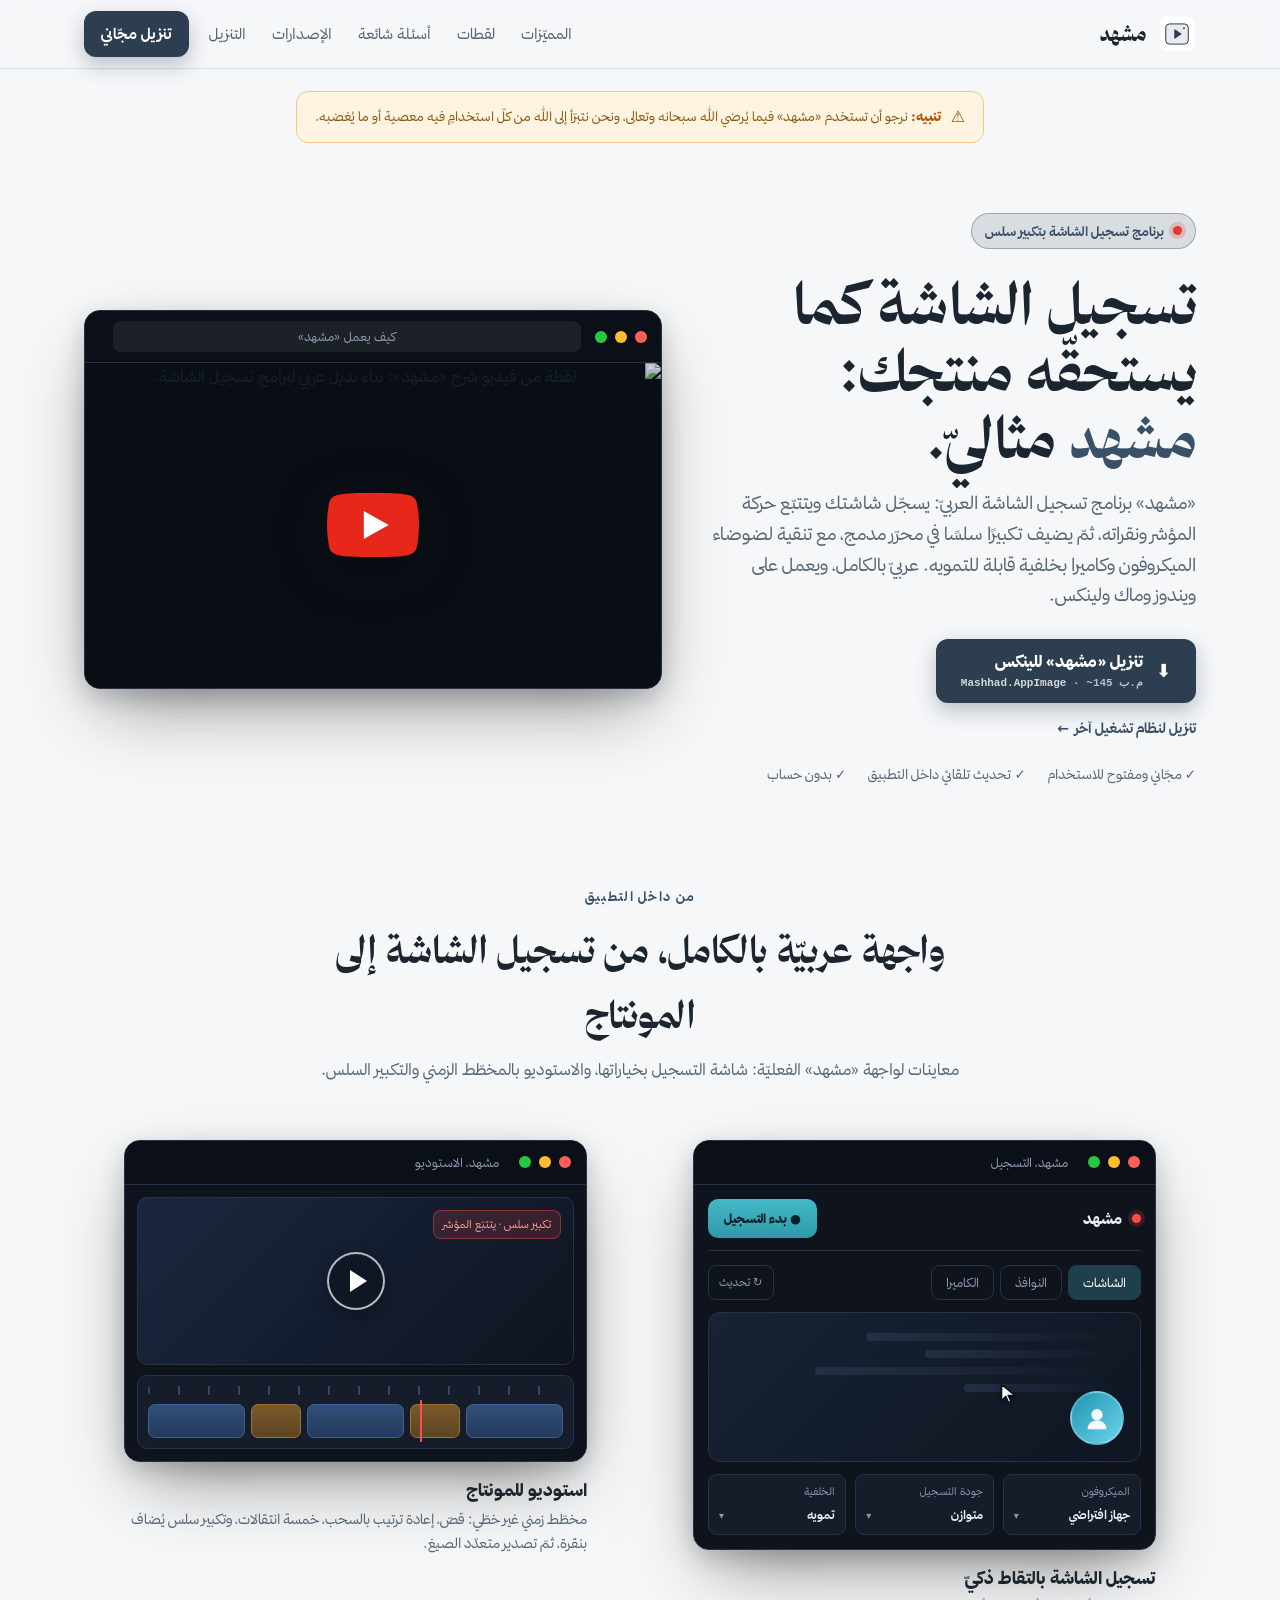
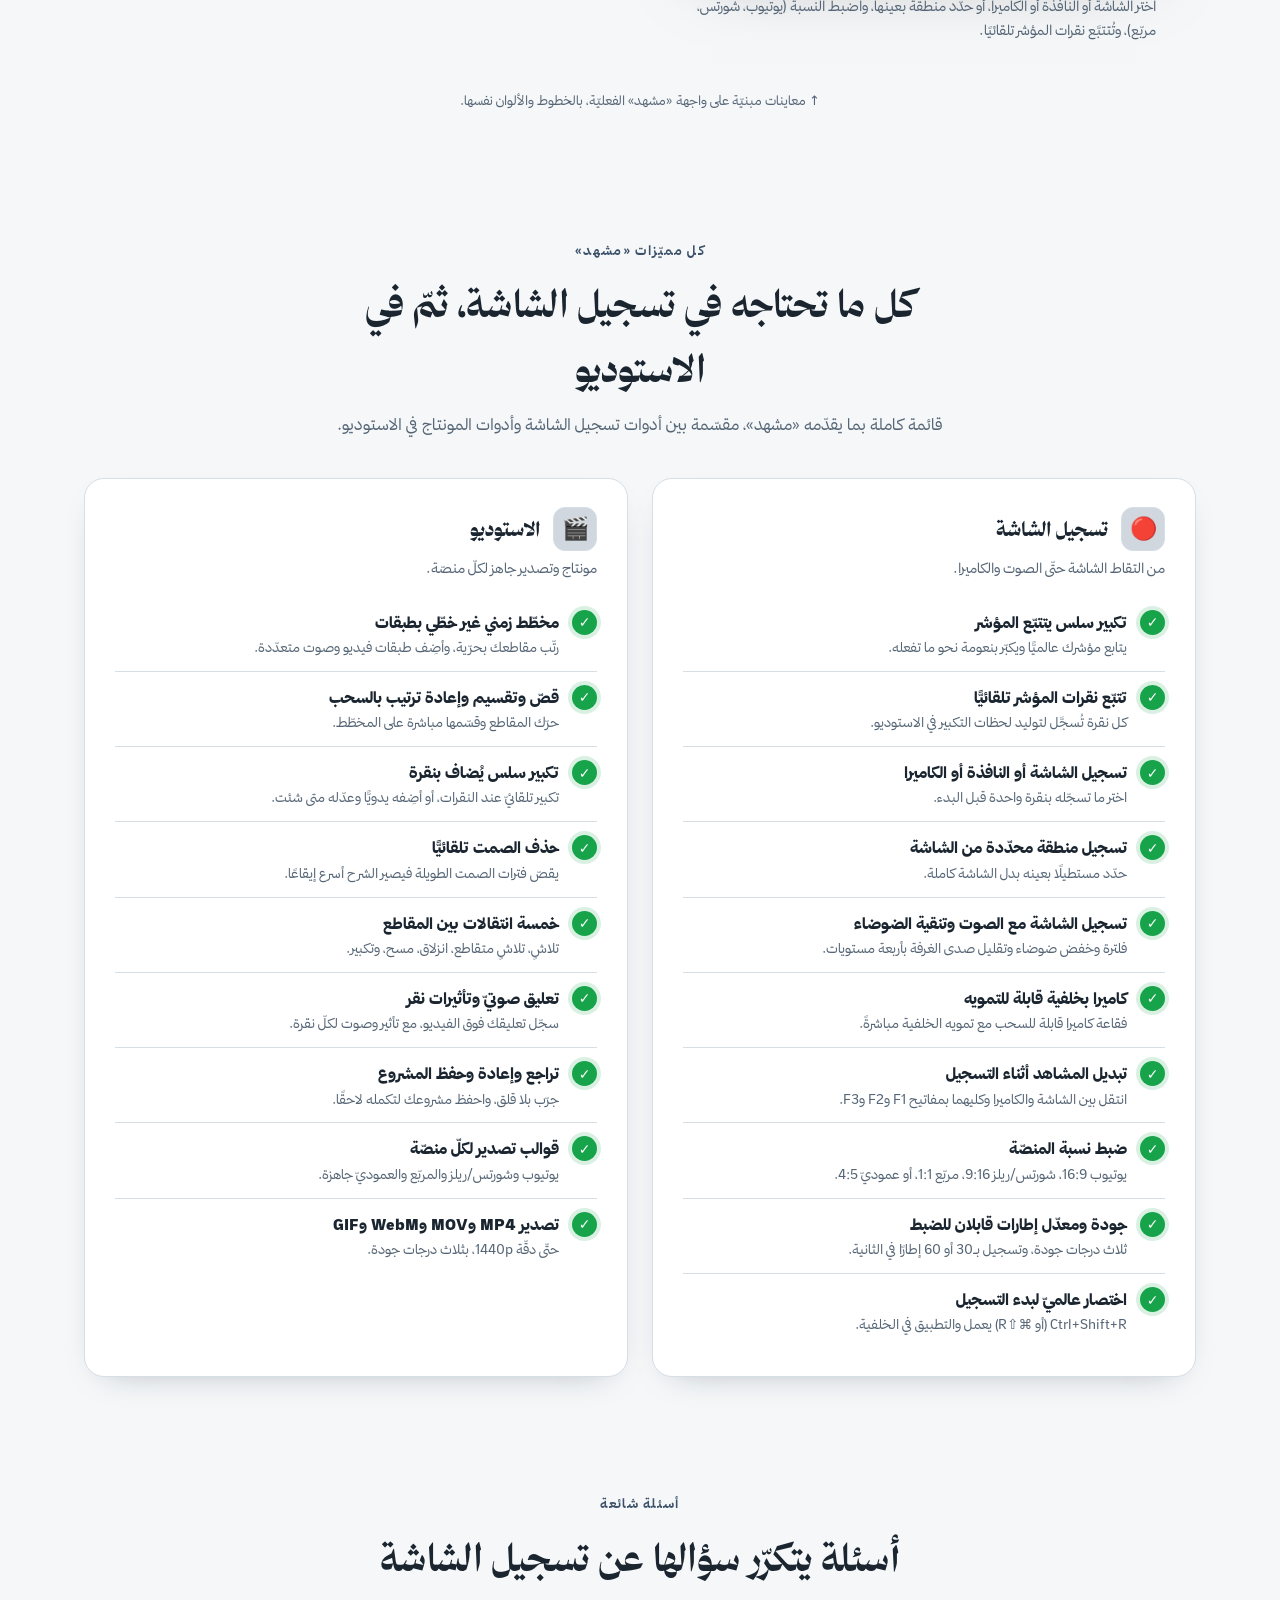
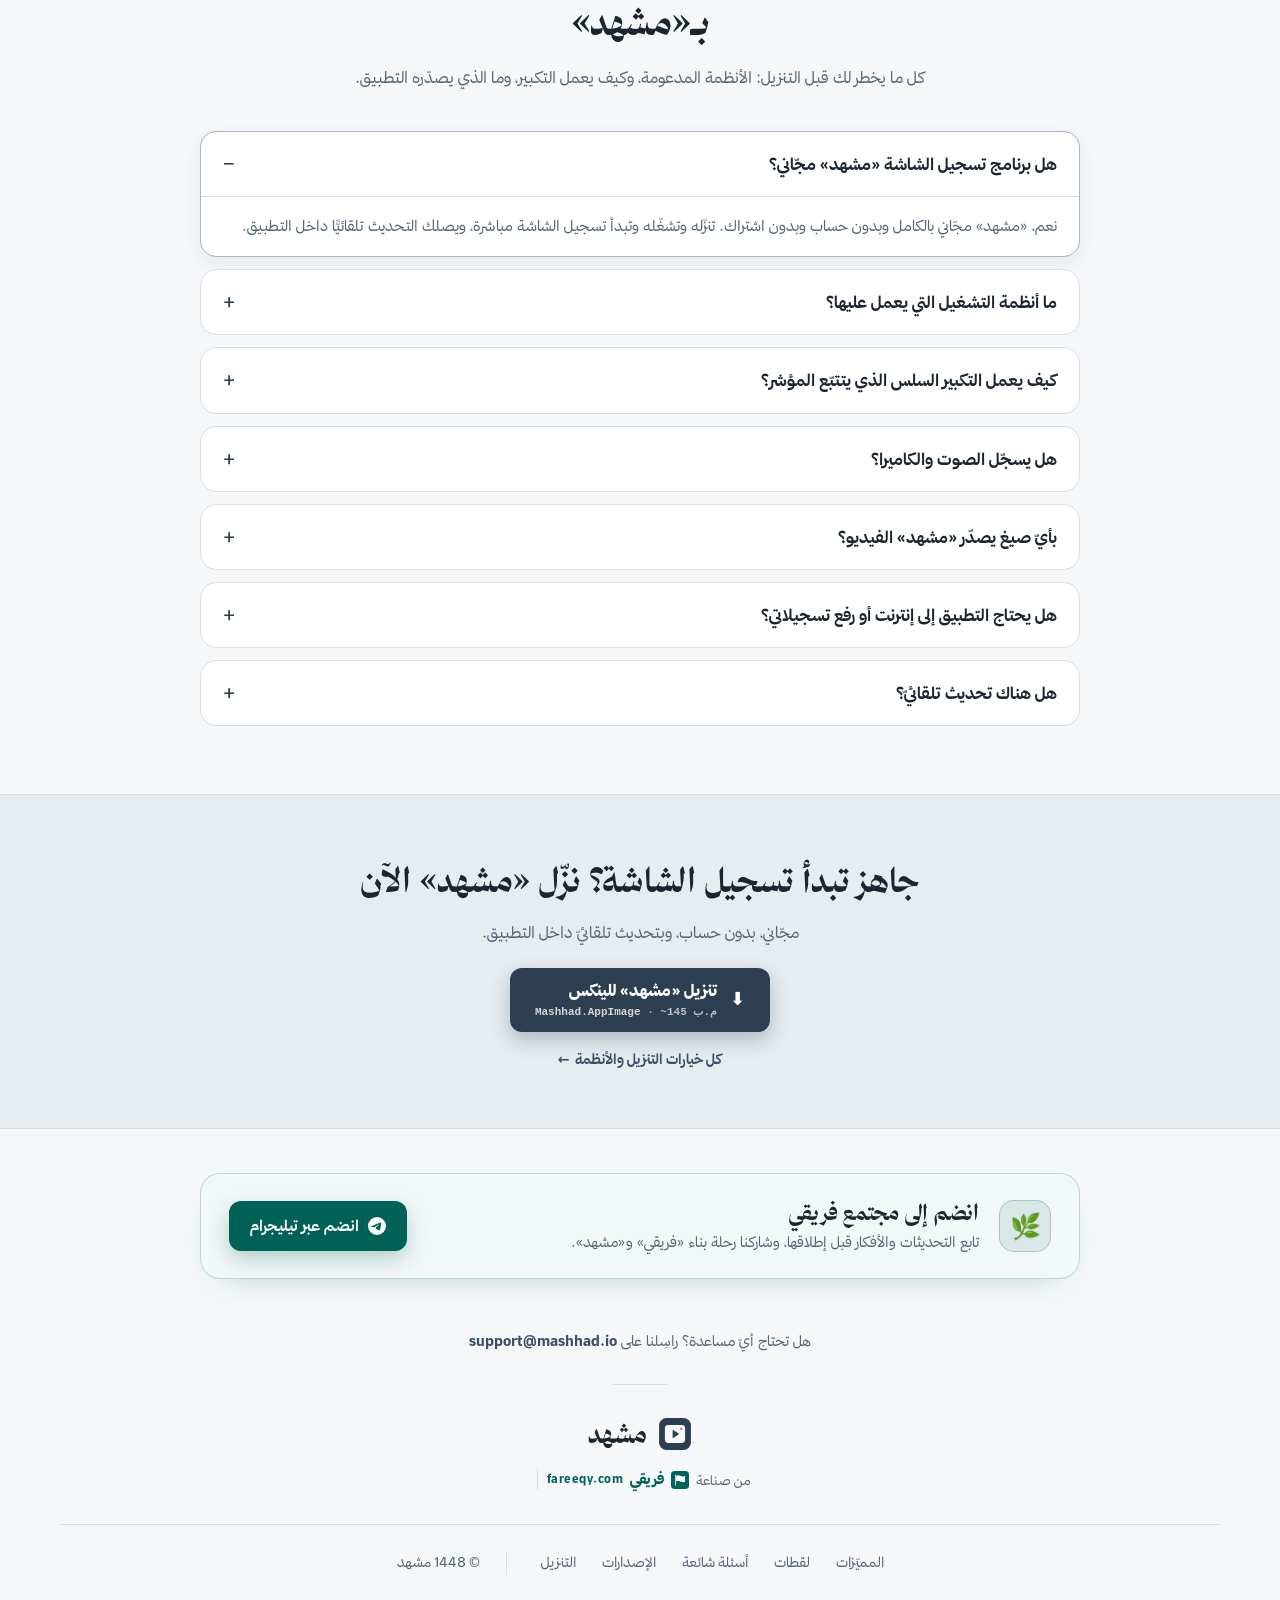
==== commit c32c52fd: "site: 3ee974f" ====
--- a/index.html
+++ b/index.html
@@ -407,7 +407,7 @@
       "applicationCategory": "MultimediaApplication",
       "applicationSubCategory": "برنامج تسجيل الشاشة",
       "operatingSystem": "Windows 10, Windows 11, macOS 12+, Linux",
-      "softwareVersion": "1.0.10",
+      "softwareVersion": "1.0.13",
       "url": "https://mashhad.io/",
       "downloadUrl": "https://mashhad.io/download.html",
       "installUrl": "https://mashhad.io/download.html",
